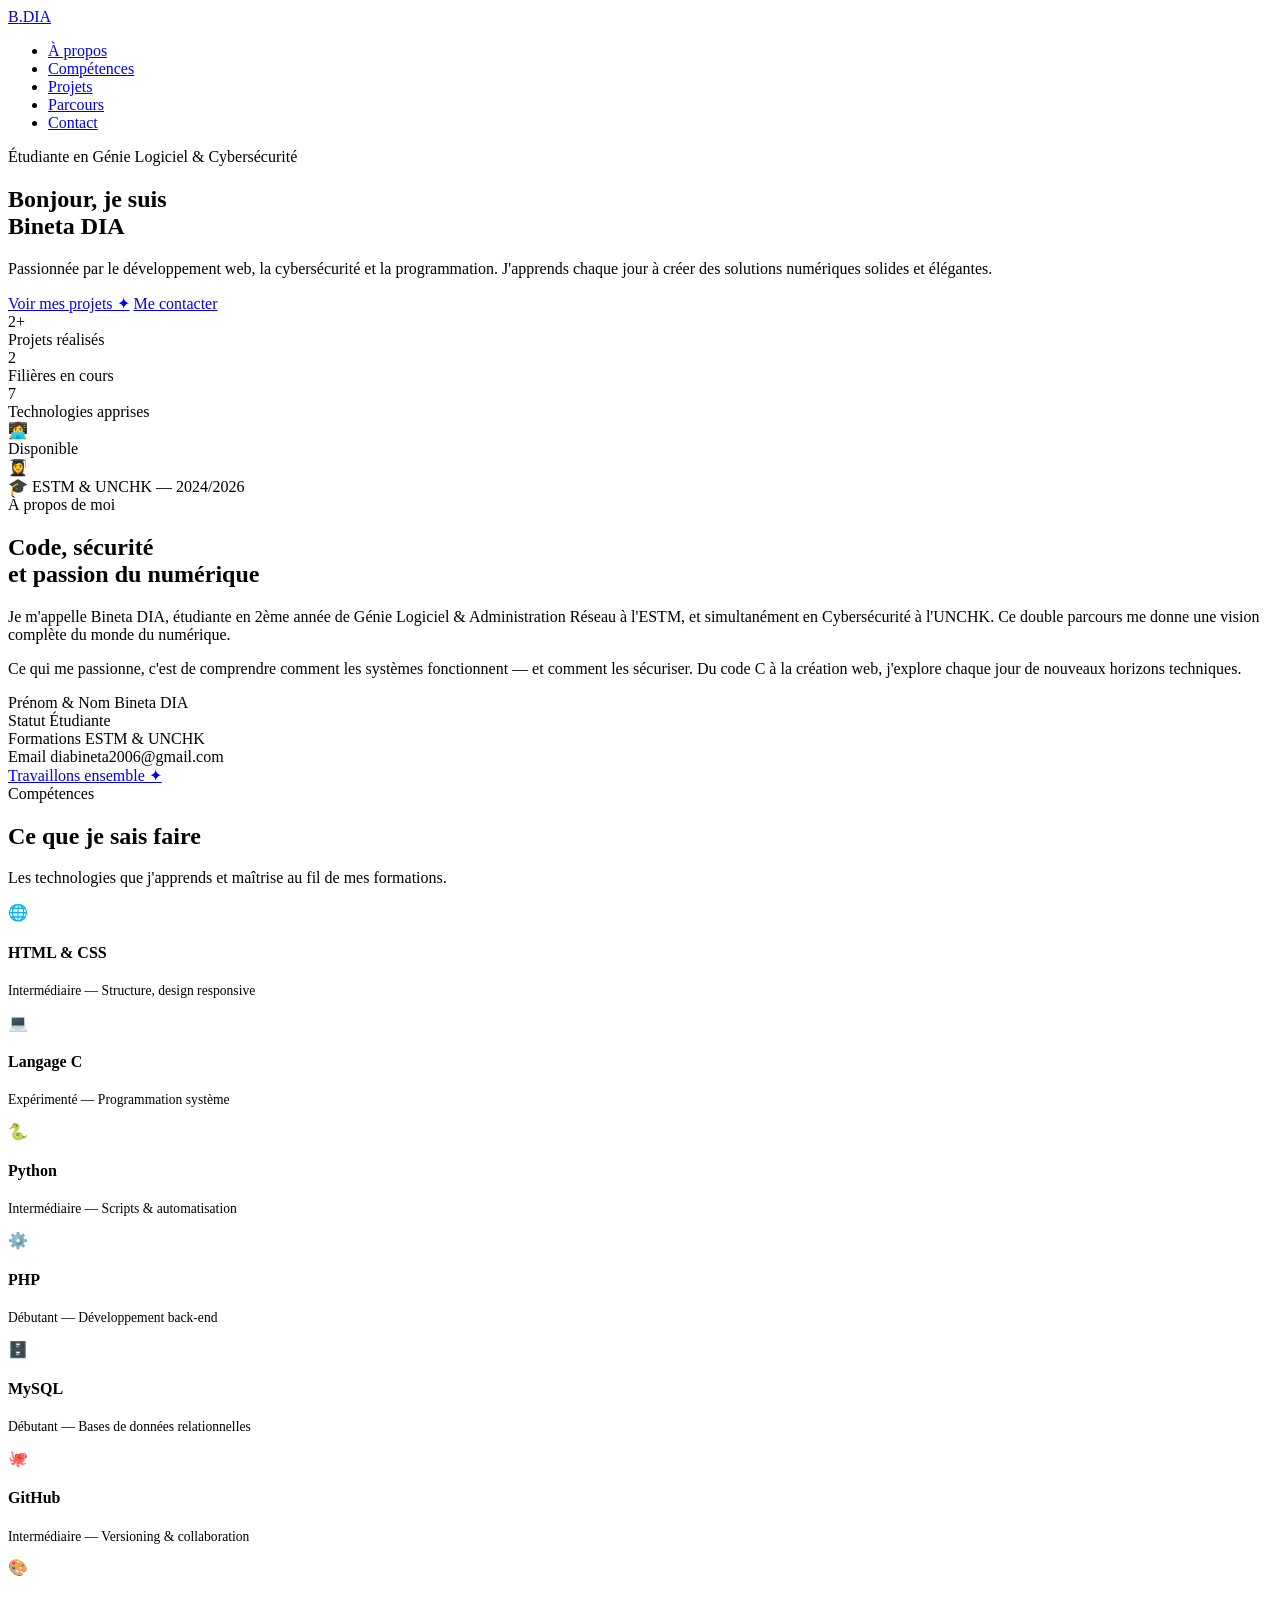
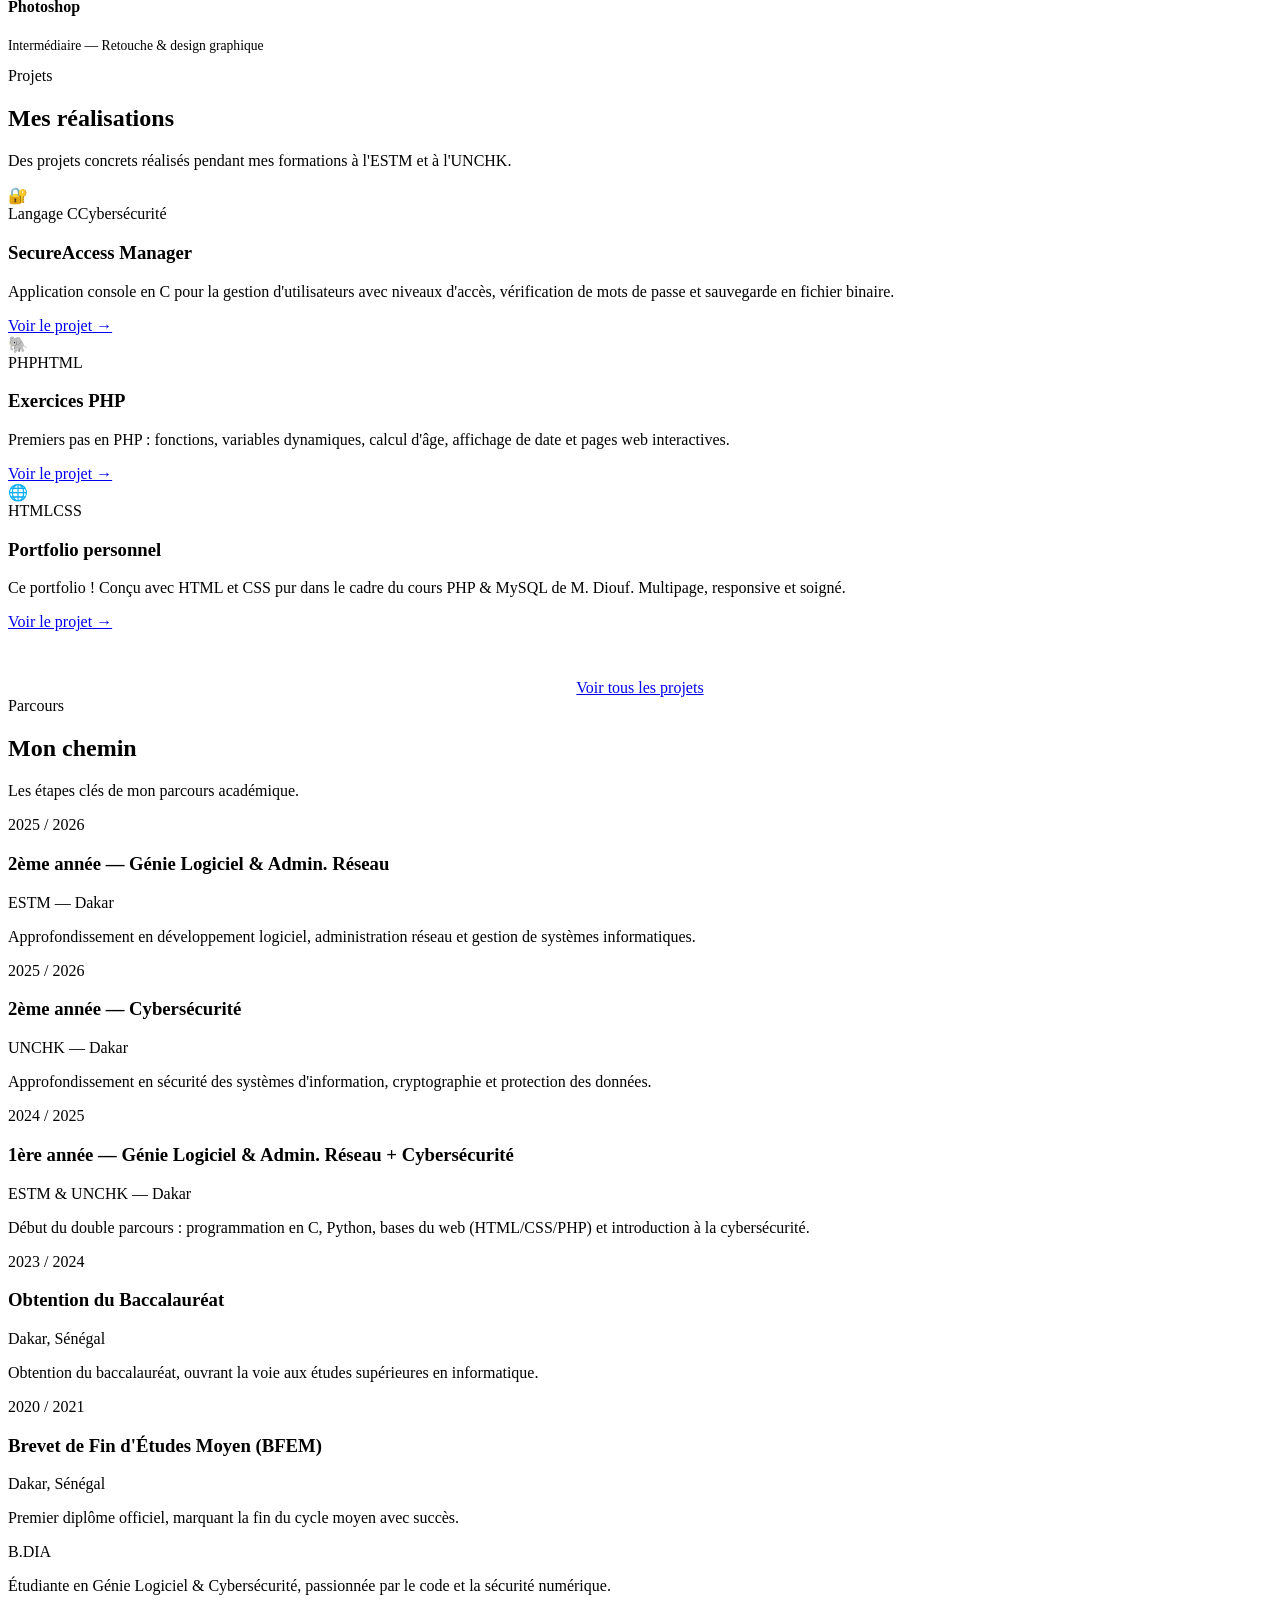
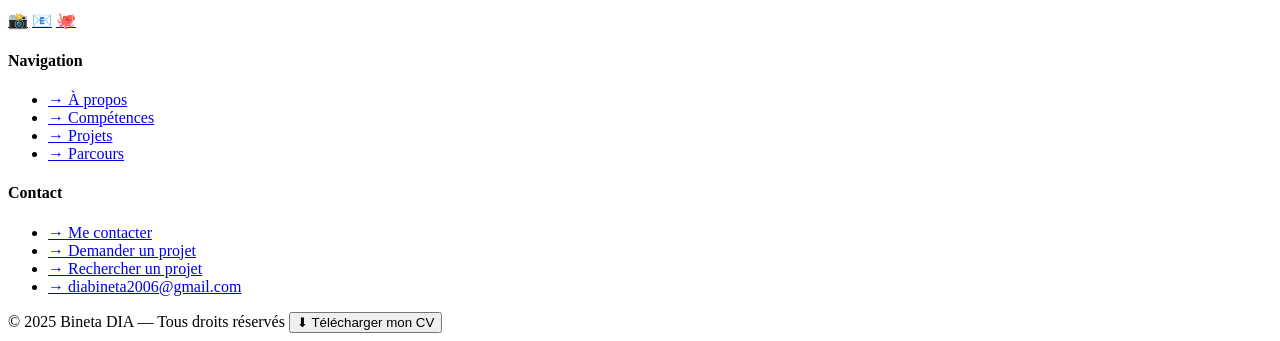
==== index.html @ df6449ce "Add files via upload" ====
<!DOCTYPE html>
<html lang="fr">
<head>
  <meta charset="UTF-8" />
  <meta name="viewport" content="width=device-width, initial-scale=1.0" />
  <title>Bineta DIA — Portfolio Développeuse Web</title>
  <meta name="description" content="Portfolio de Bineta DIA, étudiante en Génie Logiciel, Cybersécurité et Administration Réseau." />
  <link rel="stylesheet" href="css/style.css" />
</head>
<body>

  <!-- NAVBAR -->
  <nav class="navbar" id="navbar">
    <div class="container">
      <div class="nav-inner">
        <a href="index.html" class="nav-logo">B<span>.</span>DIA</a>
        <ul class="nav-links" id="navLinks">
          <li><a href="#about">À propos</a></li>
          <li><a href="#skills">Compétences</a></li>
          <li><a href="pages/projets.html">Projets</a></li>
          <li><a href="#experience">Parcours</a></li>
          <li><a href="pages/contact.html">Contact</a></li>
        </ul>
        <div class="hamburger" id="hamburger" aria-label="Menu" role="button" tabindex="0">
          <span></span><span></span><span></span>
        </div>
      </div>
    </div>
  </nav>

  <!-- HERO -->
  <section class="hero" id="home">
    <div class="hero-bg"></div>
    <div class="hero-blob hero-blob-1"></div>
    <div class="hero-blob hero-blob-2"></div>
    <div class="container">
      <div class="hero-content">
        <div class="hero-text">
          <div class="hero-badge">Étudiante en Génie Logiciel & Cybersécurité</div>
          <h1 class="hero-title">
            Bonjour, je suis<br>
            <span class="highlight">Bineta DIA</span>
          </h1>
          <p class="hero-desc">
            Passionnée par le développement web, la cybersécurité et la programmation. J'apprends chaque jour à créer des solutions numériques solides et élégantes.
          </p>
          <div class="hero-actions">
            <a href="pages/projets.html" class="btn btn-primary">Voir mes projets ✦</a>
            <a href="pages/contact.html" class="btn btn-outline">Me contacter</a>
          </div>
          <div class="hero-stats">
            <div class="stat-item">
              <div class="stat-number">2+</div>
              <div class="stat-label">Projets réalisés</div>
            </div>
            <div class="stat-item">
              <div class="stat-number">2</div>
              <div class="stat-label">Filières en cours</div>
            </div>
            <div class="stat-item">
              <div class="stat-number">7</div>
              <div class="stat-label">Technologies apprises</div>
            </div>
          </div>
        </div>
        <div class="hero-visual">
          <div class="avatar-wrapper">
            <div class="avatar-ring"></div>
            <div class="avatar-circle">👩‍💻</div>
            <div class="avatar-tag">
              <div class="avatar-tag-dot"></div>
              Disponible
            </div>
          </div>
        </div>
      </div>
    </div>
  </section>

  <!-- ABOUT -->
  <section class="section" id="about">
    <div class="container">
      <div class="about-grid">
        <div class="about-img-wrap">
          <div class="about-img-frame">👩‍🎓</div>
          <div class="about-card">🎓 ESTM & UNCHK — 2024/2026</div>
        </div>
        <div class="about-text">
          <span class="section-label">À propos de moi</span>
          <h2>Code, sécurité<br>et passion du numérique</h2>
          <p>
            Je m'appelle Bineta DIA, étudiante en 2ème année de Génie Logiciel & Administration Réseau à l'ESTM, et simultanément en Cybersécurité à l'UNCHK. Ce double parcours me donne une vision complète du monde du numérique.
          </p>
          <p>
            Ce qui me passionne, c'est de comprendre comment les systèmes fonctionnent — et comment les sécuriser. Du code C à la création web, j'explore chaque jour de nouveaux horizons techniques.
          </p>
          <div class="about-details">
            <div class="detail-item">
              <span class="detail-label">Prénom & Nom</span>
              <span class="detail-value">Bineta DIA</span>
            </div>
            <div class="detail-item">
              <span class="detail-label">Statut</span>
              <span class="detail-value">Étudiante</span>
            </div>
            <div class="detail-item">
              <span class="detail-label">Formations</span>
              <span class="detail-value">ESTM & UNCHK</span>
            </div>
            <div class="detail-item">
              <span class="detail-label">Email</span>
              <span class="detail-value">diabineta2006@gmail.com</span>
            </div>
          </div>
          <a href="pages/contact.html" class="btn btn-primary">Travaillons ensemble ✦</a>
        </div>
      </div>
    </div>
  </section>

  <!-- SKILLS -->
  <section class="section skills-section" id="skills">
    <div class="container">
      <div class="section-header">
        <span class="section-label">Compétences</span>
        <h2>Ce que je sais faire</h2>
        <p>Les technologies que j'apprends et maîtrise au fil de mes formations.</p>
      </div>
      <div class="skills-grid">
        <div class="skill-card">
          <div class="skill-icon">🌐</div>
          <h4>HTML & CSS</h4>
          <p style="font-size:0.85rem;color:var(--text-light);">Intermédiaire — Structure, design responsive</p>
          <div class="skill-bar-wrap">
            <div class="skill-bar" style="width: 65%"></div>
          </div>
        </div>
        <div class="skill-card">
          <div class="skill-icon">💻</div>
          <h4>Langage C</h4>
          <p style="font-size:0.85rem;color:var(--text-light);">Expérimenté — Programmation système</p>
          <div class="skill-bar-wrap">
            <div class="skill-bar" style="width: 80%"></div>
          </div>
        </div>
        <div class="skill-card">
          <div class="skill-icon">🐍</div>
          <h4>Python</h4>
          <p style="font-size:0.85rem;color:var(--text-light);">Intermédiaire — Scripts & automatisation</p>
          <div class="skill-bar-wrap">
            <div class="skill-bar" style="width: 60%"></div>
          </div>
        </div>
        <div class="skill-card">
          <div class="skill-icon">⚙️</div>
          <h4>PHP</h4>
          <p style="font-size:0.85rem;color:var(--text-light);">Débutant — Développement back-end</p>
          <div class="skill-bar-wrap">
            <div class="skill-bar" style="width: 30%"></div>
          </div>
        </div>
        <div class="skill-card">
          <div class="skill-icon">🗄️</div>
          <h4>MySQL</h4>
          <p style="font-size:0.85rem;color:var(--text-light);">Débutant — Bases de données relationnelles</p>
          <div class="skill-bar-wrap">
            <div class="skill-bar" style="width: 30%"></div>
          </div>
        </div>
        <div class="skill-card">
          <div class="skill-icon">🐙</div>
          <h4>GitHub</h4>
          <p style="font-size:0.85rem;color:var(--text-light);">Intermédiaire — Versioning & collaboration</p>
          <div class="skill-bar-wrap">
            <div class="skill-bar" style="width: 60%"></div>
          </div>
        </div>
        <div class="skill-card">
          <div class="skill-icon">🎨</div>
          <h4>Photoshop</h4>
          <p style="font-size:0.85rem;color:var(--text-light);">Intermédiaire — Retouche & design graphique</p>
          <div class="skill-bar-wrap">
            <div class="skill-bar" style="width: 60%"></div>
          </div>
        </div>
      </div>
    </div>
  </section>

  <!-- PROJECTS PREVIEW -->
  <section class="section" id="projects">
    <div class="container">
      <div class="section-header">
        <span class="section-label">Projets</span>
        <h2>Mes réalisations</h2>
        <p>Des projets concrets réalisés pendant mes formations à l'ESTM et à l'UNCHK.</p>
      </div>
      <div class="projects-grid">
        <div class="project-card">
          <div class="project-thumb project-thumb-1">🔐</div>
          <div class="project-info">
            <div class="project-tags">
              <span class="tag">Langage C</span><span class="tag">Cybersécurité</span>
            </div>
            <h3>SecureAccess Manager</h3>
            <p>Application console en C pour la gestion d'utilisateurs avec niveaux d'accès, vérification de mots de passe et sauvegarde en fichier binaire.</p>
            <div class="project-links">
              <a href="pages/projets.html" class="project-link">Voir le projet →</a>
            </div>
          </div>
        </div>
        <div class="project-card">
          <div class="project-thumb project-thumb-2">🐘</div>
          <div class="project-info">
            <div class="project-tags">
              <span class="tag">PHP</span><span class="tag">HTML</span>
            </div>
            <h3>Exercices PHP</h3>
            <p>Premiers pas en PHP : fonctions, variables dynamiques, calcul d'âge, affichage de date et pages web interactives.</p>
            <div class="project-links">
              <a href="pages/projets.html" class="project-link">Voir le projet →</a>
            </div>
          </div>
        </div>
        <div class="project-card">
          <div class="project-thumb project-thumb-3">🌐</div>
          <div class="project-info">
            <div class="project-tags">
              <span class="tag">HTML</span><span class="tag">CSS</span>
            </div>
            <h3>Portfolio personnel</h3>
            <p>Ce portfolio ! Conçu avec HTML et CSS pur dans le cadre du cours PHP & MySQL de M. Diouf. Multipage, responsive et soigné.</p>
            <div class="project-links">
              <a href="pages/projets.html" class="project-link">Voir le projet →</a>
            </div>
          </div>
        </div>
      </div>
      <div style="text-align:center;margin-top:3rem;">
        <a href="pages/projets.html" class="btn btn-outline">Voir tous les projets</a>
      </div>
    </div>
  </section>

  <!-- PARCOURS -->
  <section class="section experience-section" id="experience">
    <div class="container">
      <div class="section-header">
        <span class="section-label">Parcours</span>
        <h2>Mon chemin</h2>
        <p>Les étapes clés de mon parcours académique.</p>
      </div>
      <div class="timeline">
        <div class="timeline-item">
          <div class="timeline-dot"></div>
          <div class="timeline-date">2025 / 2026</div>
          <div class="timeline-card">
            <h3>2ème année — Génie Logiciel & Admin. Réseau</h3>
            <div class="timeline-company">ESTM — Dakar</div>
            <p>Approfondissement en développement logiciel, administration réseau et gestion de systèmes informatiques.</p>
          </div>
        </div>
        <div class="timeline-item">
          <div class="timeline-dot"></div>
          <div class="timeline-date">2025 / 2026</div>
          <div class="timeline-card">
            <h3>2ème année — Cybersécurité</h3>
            <div class="timeline-company">UNCHK — Dakar</div>
            <p>Approfondissement en sécurité des systèmes d'information, cryptographie et protection des données.</p>
          </div>
        </div>
        <div class="timeline-item">
          <div class="timeline-dot"></div>
          <div class="timeline-date">2024 / 2025</div>
          <div class="timeline-card">
            <h3>1ère année — Génie Logiciel & Admin. Réseau + Cybersécurité</h3>
            <div class="timeline-company">ESTM & UNCHK — Dakar</div>
            <p>Début du double parcours : programmation en C, Python, bases du web (HTML/CSS/PHP) et introduction à la cybersécurité.</p>
          </div>
        </div>
        <div class="timeline-item">
          <div class="timeline-dot"></div>
          <div class="timeline-date">2023 / 2024</div>
          <div class="timeline-card">
            <h3>Obtention du Baccalauréat</h3>
            <div class="timeline-company">Dakar, Sénégal</div>
            <p>Obtention du baccalauréat, ouvrant la voie aux études supérieures en informatique.</p>
          </div>
        </div>
        <div class="timeline-item">
          <div class="timeline-dot"></div>
          <div class="timeline-date">2020 / 2021</div>
          <div class="timeline-card">
            <h3>Brevet de Fin d'Études Moyen (BFEM)</h3>
            <div class="timeline-company">Dakar, Sénégal</div>
            <p>Premier diplôme officiel, marquant la fin du cycle moyen avec succès.</p>
          </div>
        </div>
      </div>
    </div>
  </section>

  <!-- FOOTER -->
  <footer class="footer">
    <div class="container">
      <div class="footer-grid">
        <div class="footer-brand">
          <span class="nav-logo">B<span>.</span>DIA</span>
          <p>Étudiante en Génie Logiciel & Cybersécurité, passionnée par le code et la sécurité numérique.</p>
          <div class="social-links">
            <a href="https://www.instagram.com/Bineta_dia" target="_blank" class="social-link" aria-label="Instagram">📸</a>
            <a href="mailto:diabineta2006@gmail.com" class="social-link" aria-label="Email">📧</a>
            <a href="#" class="social-link" aria-label="GitHub">🐙</a>
          </div>
        </div>
        <div class="footer-col">
          <h4>Navigation</h4>
          <ul>
            <li><a href="#about">→ À propos</a></li>
            <li><a href="#skills">→ Compétences</a></li>
            <li><a href="pages/projets.html">→ Projets</a></li>
            <li><a href="#experience">→ Parcours</a></li>
          </ul>
        </div>
        <div class="footer-col">
          <h4>Contact</h4>
          <ul>
            <li><a href="pages/contact.html">→ Me contacter</a></li>
            <li><a href="pages/contact.html#project-form">→ Demander un projet</a></li>
            <li><a href="pages/projets.html">→ Rechercher un projet</a></li>
            <li><a href="mailto:diabineta2006@gmail.com">→ diabineta2006@gmail.com</a></li>
          </ul>
        </div>
      </div>
      <div class="footer-bottom">
        <span>© 2025 Bineta DIA — Tous droits réservés</span>
        <button class="footer-cv-btn">⬇ Télécharger mon CV</button>
      </div>
    </div>
  </footer>

  <script>
    const navbar = document.getElementById('navbar');
    window.addEventListener('scroll', () => {
      navbar.classList.toggle('scrolled', window.scrollY > 50);
    });
    const hamburger = document.getElementById('hamburger');
    const navLinks = document.getElementById('navLinks');
    hamburger.addEventListener('click', () => navLinks.classList.toggle('open'));
    hamburger.addEventListener('keydown', (e) => {
      if (e.key === 'Enter') navLinks.classList.toggle('open');
    });
    navLinks.querySelectorAll('a').forEach(link => {
      link.addEventListener('click', () => navLinks.classList.remove('open'));
    });
  </script>
</body>
</html>
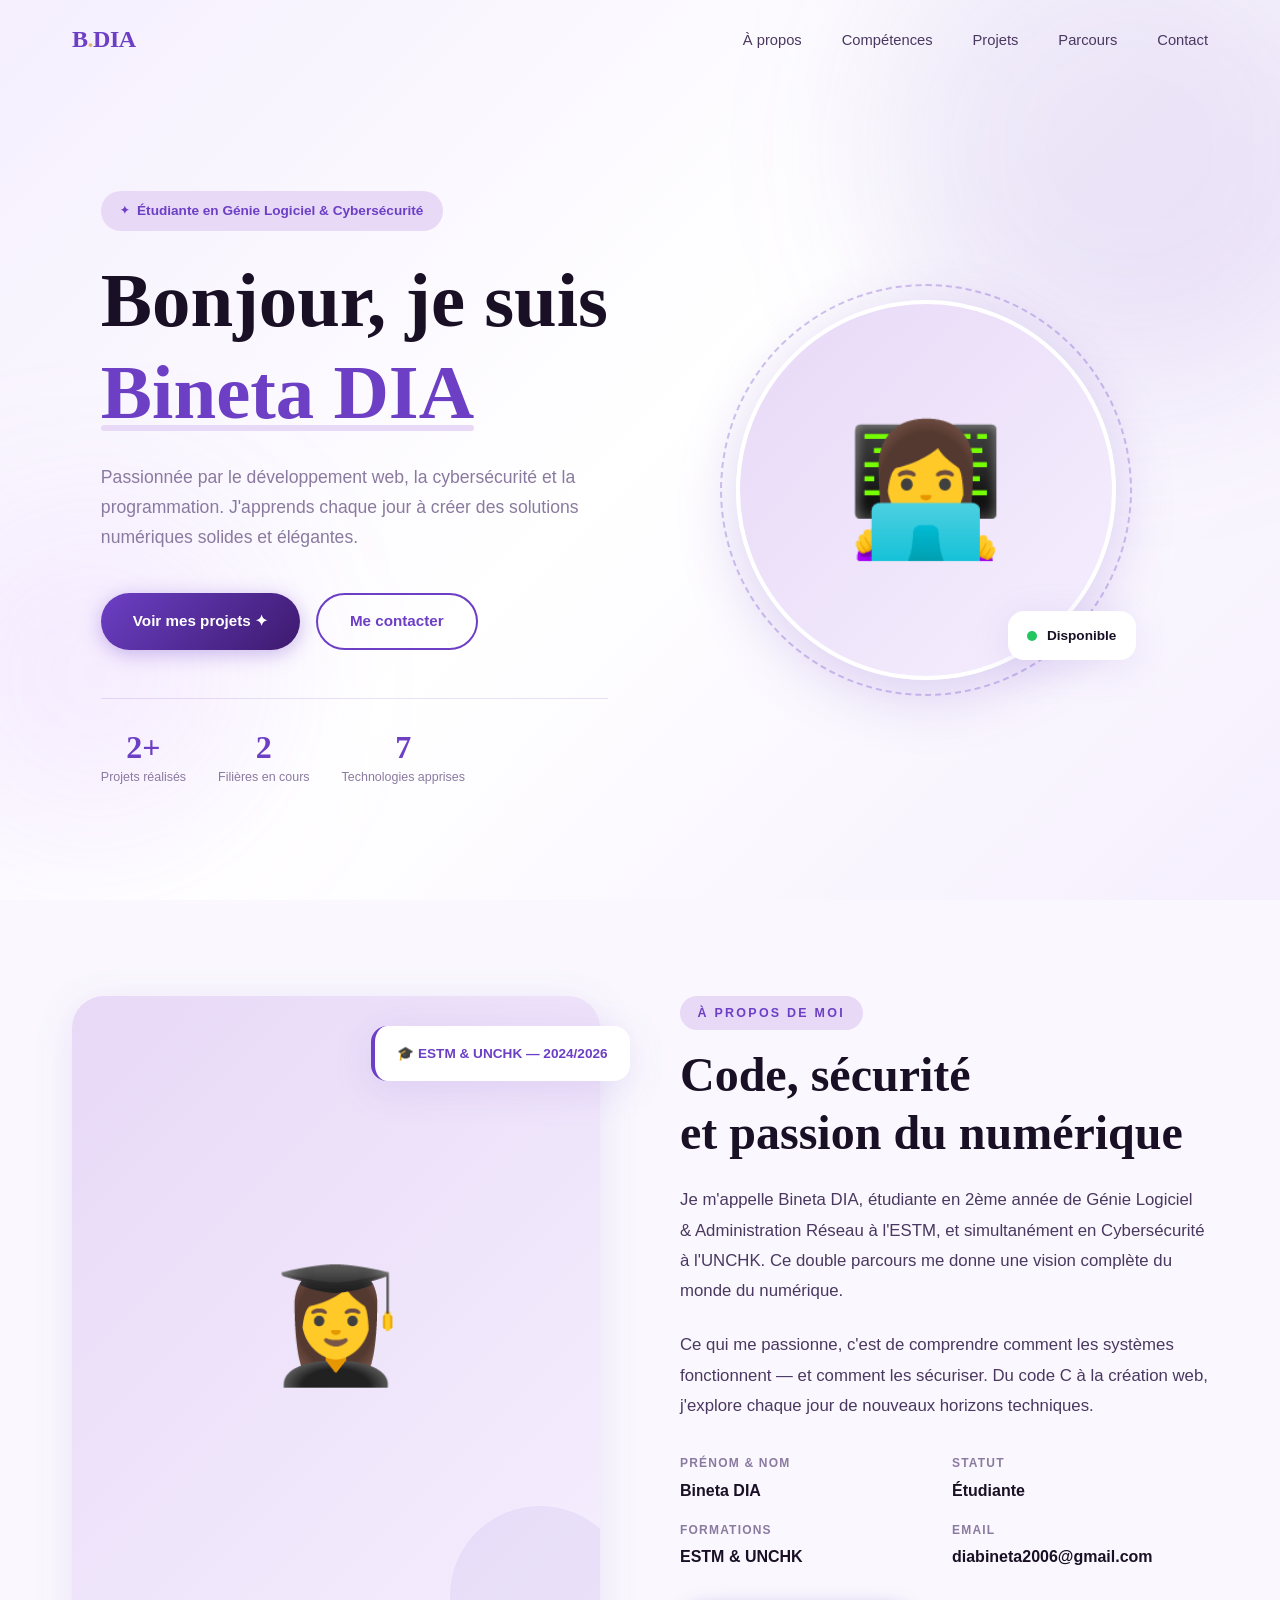
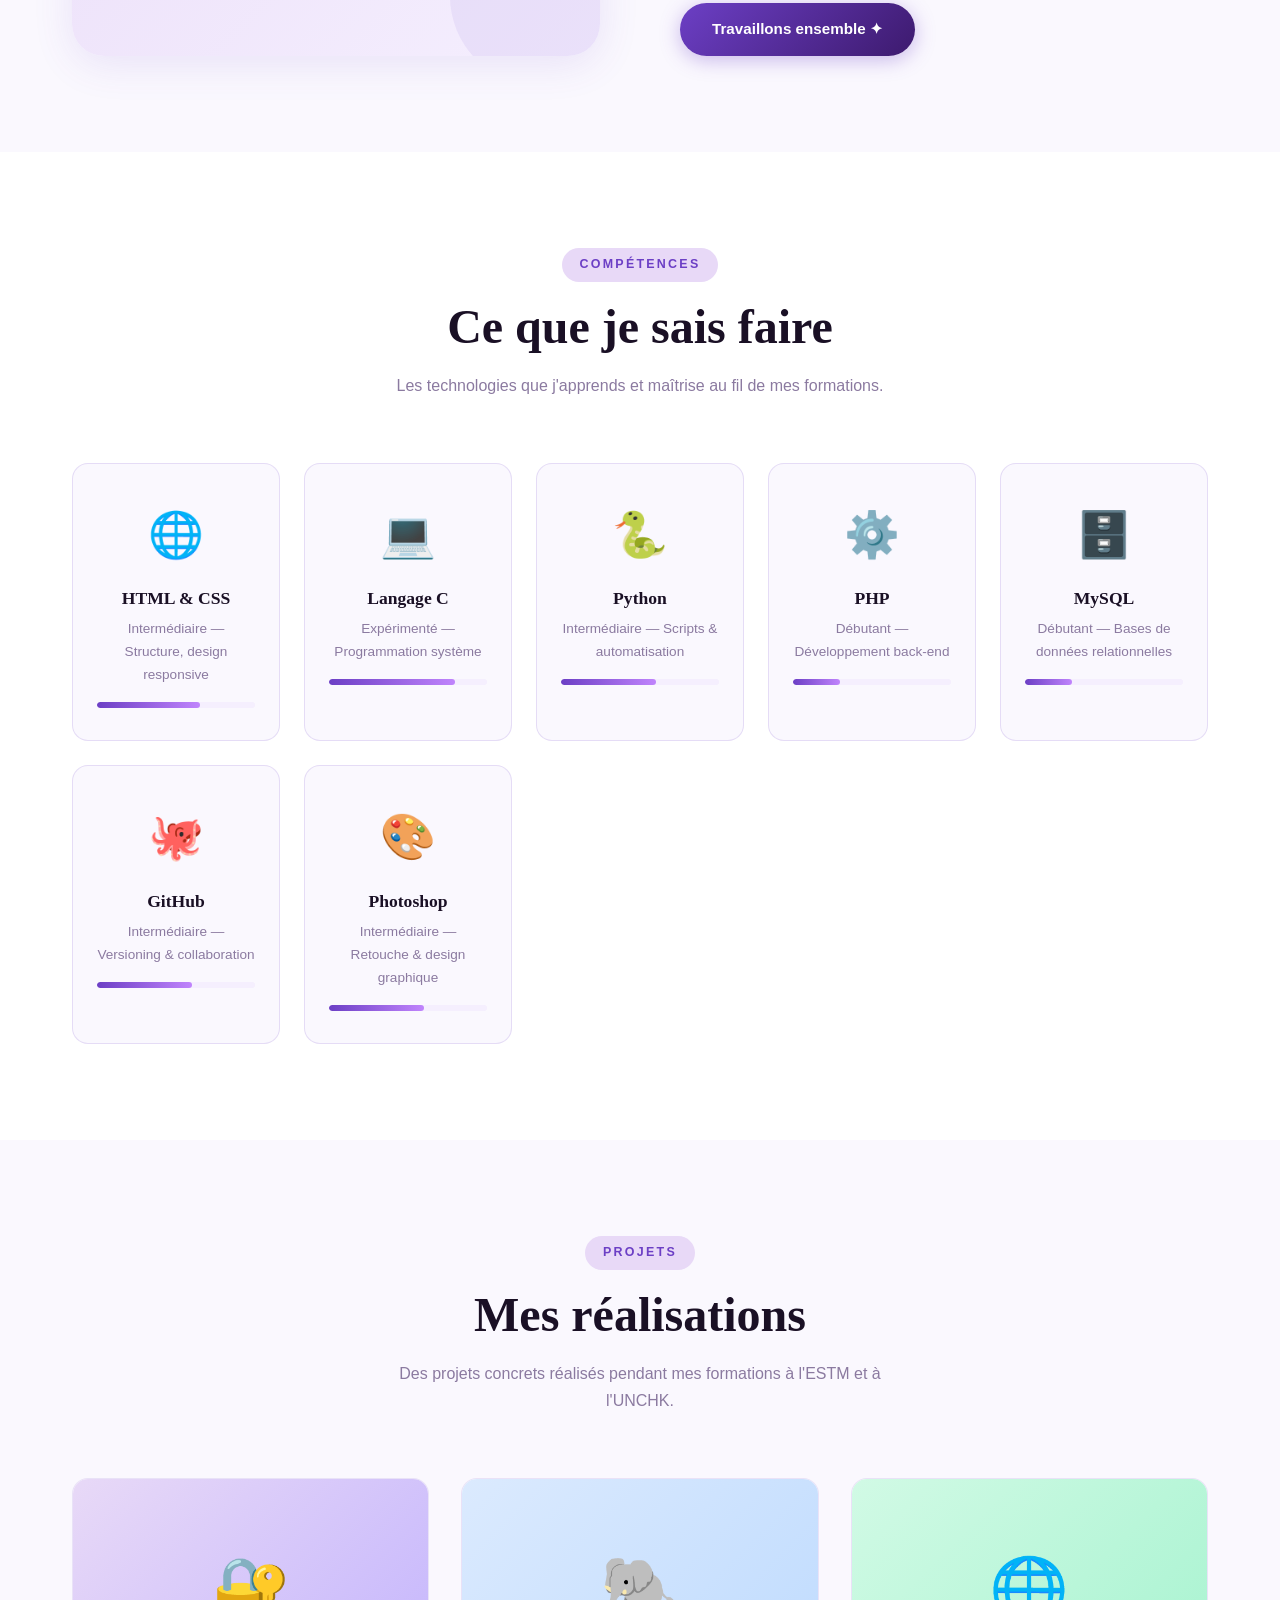
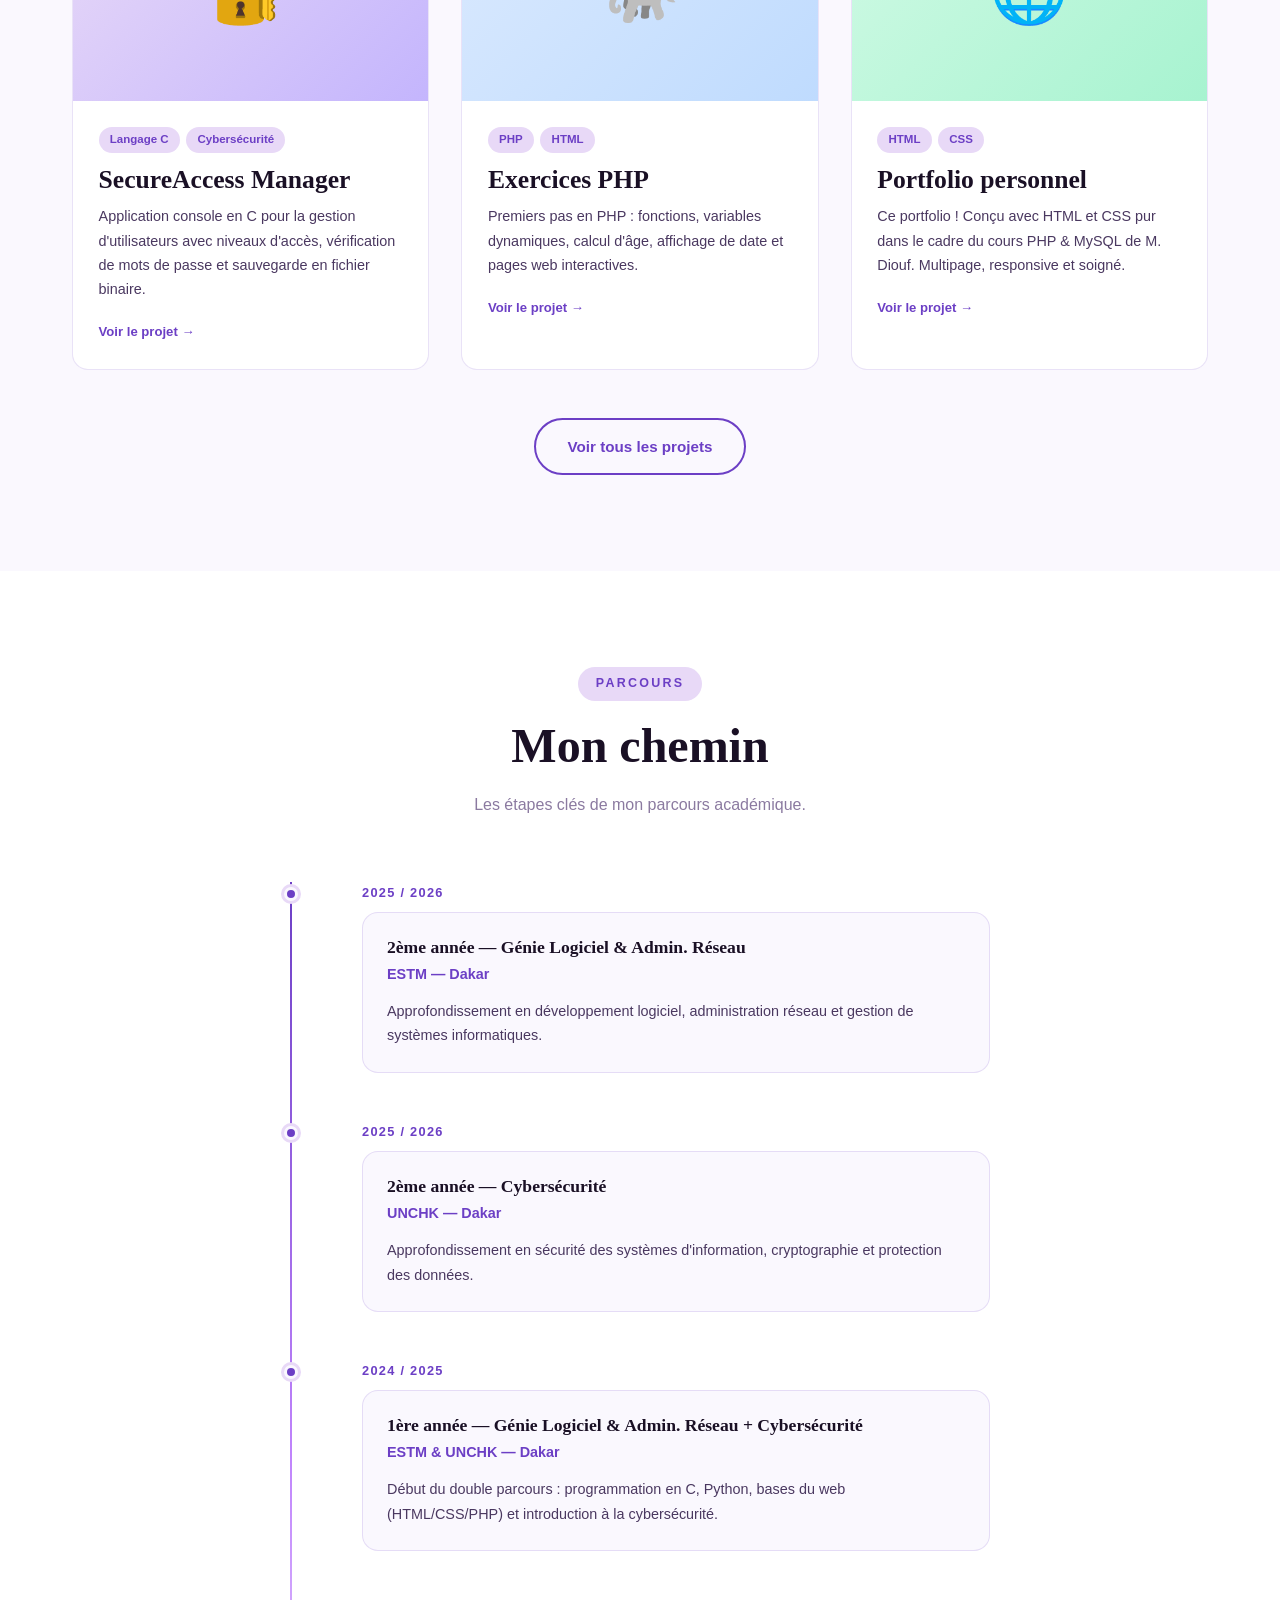
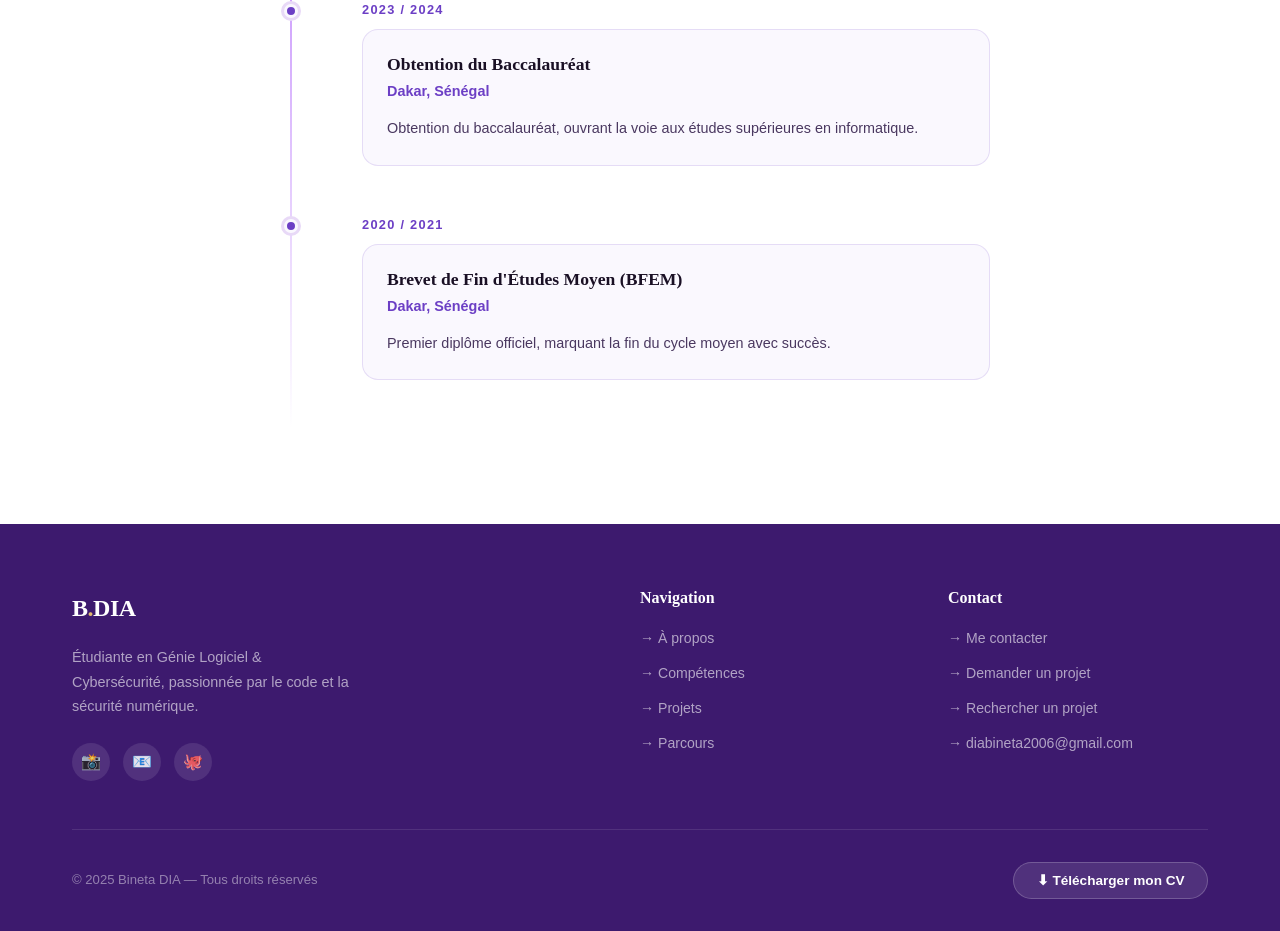
==== commit 13f24fb5: "Add files via upload" ====
--- a/index.html
+++ b/index.html
@@ -5,7 +5,7 @@
   <meta name="viewport" content="width=device-width, initial-scale=1.0" />
   <title>Bineta DIA — Portfolio Développeuse Web</title>
   <meta name="description" content="Portfolio de Bineta DIA, étudiante en Génie Logiciel, Cybersécurité et Administration Réseau." />
-  <link rel="stylesheet" href="css/style.css" />
+  <link rel="stylesheet" href="style.css" />
 </head>
 <body>
 
@@ -17,9 +17,9 @@
         <ul class="nav-links" id="navLinks">
           <li><a href="#about">À propos</a></li>
           <li><a href="#skills">Compétences</a></li>
-          <li><a href="pages/projets.html">Projets</a></li>
+          <li><a href="projets.html">Projets</a></li>
           <li><a href="#experience">Parcours</a></li>
-          <li><a href="pages/contact.html">Contact</a></li>
+          <li><a href="contact.html">Contact</a></li>
         </ul>
         <div class="hamburger" id="hamburger" aria-label="Menu" role="button" tabindex="0">
           <span></span><span></span><span></span>
@@ -45,8 +45,8 @@
             Passionnée par le développement web, la cybersécurité et la programmation. J'apprends chaque jour à créer des solutions numériques solides et élégantes.
           </p>
           <div class="hero-actions">
-            <a href="pages/projets.html" class="btn btn-primary">Voir mes projets ✦</a>
-            <a href="pages/contact.html" class="btn btn-outline">Me contacter</a>
+            <a href="projets.html" class="btn btn-primary">Voir mes projets ✦</a>
+            <a href="contact.html" class="btn btn-outline">Me contacter</a>
           </div>
           <div class="hero-stats">
             <div class="stat-item">
@@ -112,7 +112,7 @@
               <span class="detail-value">diabineta2006@gmail.com</span>
             </div>
           </div>
-          <a href="pages/contact.html" class="btn btn-primary">Travaillons ensemble ✦</a>
+          <a href="contact.html" class="btn btn-primary">Travaillons ensemble ✦</a>
         </div>
       </div>
     </div>
@@ -205,7 +205,7 @@
             <h3>SecureAccess Manager</h3>
             <p>Application console en C pour la gestion d'utilisateurs avec niveaux d'accès, vérification de mots de passe et sauvegarde en fichier binaire.</p>
             <div class="project-links">
-              <a href="pages/projets.html" class="project-link">Voir le projet →</a>
+              <a href="projets.html" class="project-link">Voir le projet →</a>
             </div>
           </div>
         </div>
@@ -218,7 +218,7 @@
             <h3>Exercices PHP</h3>
             <p>Premiers pas en PHP : fonctions, variables dynamiques, calcul d'âge, affichage de date et pages web interactives.</p>
             <div class="project-links">
-              <a href="pages/projets.html" class="project-link">Voir le projet →</a>
+              <a href="projets.html" class="project-link">Voir le projet →</a>
             </div>
           </div>
         </div>
@@ -231,13 +231,13 @@
             <h3>Portfolio personnel</h3>
             <p>Ce portfolio ! Conçu avec HTML et CSS pur dans le cadre du cours PHP & MySQL de M. Diouf. Multipage, responsive et soigné.</p>
             <div class="project-links">
-              <a href="pages/projets.html" class="project-link">Voir le projet →</a>
+              <a href="projets.html" class="project-link">Voir le projet →</a>
             </div>
           </div>
         </div>
       </div>
       <div style="text-align:center;margin-top:3rem;">
-        <a href="pages/projets.html" class="btn btn-outline">Voir tous les projets</a>
+        <a href="projets.html" class="btn btn-outline">Voir tous les projets</a>
       </div>
     </div>
   </section>
@@ -318,16 +318,16 @@
           <ul>
             <li><a href="#about">→ À propos</a></li>
             <li><a href="#skills">→ Compétences</a></li>
-            <li><a href="pages/projets.html">→ Projets</a></li>
+            <li><a href="projets.html">→ Projets</a></li>
             <li><a href="#experience">→ Parcours</a></li>
           </ul>
         </div>
         <div class="footer-col">
           <h4>Contact</h4>
           <ul>
-            <li><a href="pages/contact.html">→ Me contacter</a></li>
+            <li><a href="contact.html">→ Me contacter</a></li>
             <li><a href="pages/contact.html#project-form">→ Demander un projet</a></li>
-            <li><a href="pages/projets.html">→ Rechercher un projet</a></li>
+            <li><a href="projets.html">→ Rechercher un projet</a></li>
             <li><a href="mailto:diabineta2006@gmail.com">→ diabineta2006@gmail.com</a></li>
           </ul>
         </div>
--- a/style.css
+++ b/style.css
@@ -0,0 +1,874 @@
+/* ===========================
+   VARIABLES & RESET
+=========================== */
+@import url('https://fonts.googleapis.com/css2?family=Playfair+Display:wght@400;700;900&family=DM+Sans:wght@300;400;500;600&display=swap');
+
+:root {
+  --violet-deep: #3d1a6e;
+  --violet-main: #6c3fc5;
+  --violet-light: #9b6dda;
+  --violet-pale: #e8d9f7;
+  --violet-mist: #f5effe;
+  --accent: #c084fc;
+  --accent-gold: #e2b96f;
+  --white: #ffffff;
+  --text-dark: #1a1025;
+  --text-mid: #4a3860;
+  --text-light: #8b7aa0;
+  --bg: #faf8fe;
+  --border: rgba(108, 63, 197, 0.15);
+  --shadow: 0 8px 40px rgba(108, 63, 197, 0.12);
+  --shadow-hover: 0 16px 60px rgba(108, 63, 197, 0.22);
+  --radius: 16px;
+  --radius-sm: 8px;
+  --transition: all 0.3s cubic-bezier(0.4, 0, 0.2, 1);
+}
+
+*, *::before, *::after { box-sizing: border-box; margin: 0; padding: 0; }
+
+html { scroll-behavior: smooth; }
+
+body {
+  font-family: 'DM Sans', sans-serif;
+  background-color: var(--bg);
+  color: var(--text-dark);
+  line-height: 1.7;
+  overflow-x: hidden;
+}
+
+img { max-width: 100%; height: auto; display: block; }
+a { text-decoration: none; color: inherit; }
+ul { list-style: none; }
+
+/* ===========================
+   TYPOGRAPHY
+=========================== */
+h1, h2, h3, h4 {
+  font-family: 'Playfair Display', serif;
+  line-height: 1.2;
+  color: var(--text-dark);
+}
+
+h1 { font-size: clamp(2.5rem, 6vw, 5rem); font-weight: 900; }
+h2 { font-size: clamp(1.8rem, 4vw, 3rem); font-weight: 700; }
+h3 { font-size: clamp(1.2rem, 2.5vw, 1.6rem); font-weight: 700; }
+h4 { font-size: 1.1rem; font-weight: 600; }
+
+p { font-size: 1rem; color: var(--text-mid); }
+
+/* ===========================
+   LAYOUT UTILITIES
+=========================== */
+.container {
+  max-width: 1200px;
+  margin: 0 auto;
+  padding: 0 2rem;
+}
+
+.section {
+  padding: 6rem 0;
+}
+
+.section-header {
+  text-align: center;
+  margin-bottom: 4rem;
+}
+
+.section-label {
+  display: inline-block;
+  font-size: 0.78rem;
+  font-weight: 600;
+  letter-spacing: 0.18em;
+  text-transform: uppercase;
+  color: var(--violet-main);
+  background: var(--violet-pale);
+  padding: 0.4rem 1.1rem;
+  border-radius: 50px;
+  margin-bottom: 1rem;
+}
+
+.section-header h2 { margin-bottom: 1rem; }
+.section-header p { max-width: 520px; margin: 0 auto; color: var(--text-light); }
+
+/* ===========================
+   BUTTONS
+=========================== */
+.btn {
+  display: inline-flex;
+  align-items: center;
+  gap: 0.5rem;
+  padding: 0.85rem 2rem;
+  border-radius: 50px;
+  font-family: 'DM Sans', sans-serif;
+  font-size: 0.95rem;
+  font-weight: 600;
+  cursor: pointer;
+  border: none;
+  transition: var(--transition);
+  text-decoration: none;
+}
+
+.btn-primary {
+  background: linear-gradient(135deg, var(--violet-main), var(--violet-deep));
+  color: var(--white);
+  box-shadow: 0 4px 20px rgba(108, 63, 197, 0.35);
+}
+
+.btn-primary:hover {
+  transform: translateY(-2px);
+  box-shadow: 0 8px 30px rgba(108, 63, 197, 0.45);
+}
+
+.btn-outline {
+  background: transparent;
+  color: var(--violet-main);
+  border: 2px solid var(--violet-main);
+}
+
+.btn-outline:hover {
+  background: var(--violet-main);
+  color: var(--white);
+  transform: translateY(-2px);
+}
+
+/* ===========================
+   NAVBAR
+=========================== */
+.navbar {
+  position: fixed;
+  top: 0;
+  left: 0;
+  right: 0;
+  z-index: 1000;
+  padding: 1.2rem 0;
+  transition: var(--transition);
+  background: transparent;
+}
+
+.navbar.scrolled {
+  background: rgba(255,255,255,0.95);
+  backdrop-filter: blur(20px);
+  box-shadow: 0 2px 20px rgba(108, 63, 197, 0.1);
+  padding: 0.9rem 0;
+}
+
+.nav-inner {
+  display: flex;
+  align-items: center;
+  justify-content: space-between;
+}
+
+.nav-logo {
+  font-family: 'Playfair Display', serif;
+  font-size: 1.5rem;
+  font-weight: 900;
+  color: var(--violet-main);
+  letter-spacing: -0.02em;
+}
+
+.nav-logo span { color: var(--accent-gold); }
+
+.nav-links {
+  display: flex;
+  align-items: center;
+  gap: 2.5rem;
+}
+
+.nav-links a {
+  font-size: 0.92rem;
+  font-weight: 500;
+  color: var(--text-mid);
+  transition: var(--transition);
+  position: relative;
+}
+
+.nav-links a::after {
+  content: '';
+  position: absolute;
+  bottom: -4px;
+  left: 0;
+  width: 0;
+  height: 2px;
+  background: var(--violet-main);
+  transition: var(--transition);
+}
+
+.nav-links a:hover { color: var(--violet-main); }
+.nav-links a:hover::after { width: 100%; }
+
+.nav-cta { margin-left: 1rem; }
+
+.hamburger {
+  display: none;
+  flex-direction: column;
+  gap: 5px;
+  cursor: pointer;
+  padding: 4px;
+}
+
+.hamburger span {
+  display: block;
+  width: 24px;
+  height: 2px;
+  background: var(--violet-main);
+  transition: var(--transition);
+}
+
+/* ===========================
+   HERO
+=========================== */
+.hero {
+  min-height: 100vh;
+  display: flex;
+  align-items: center;
+  position: relative;
+  overflow: hidden;
+  padding-top: 80px;
+}
+
+.hero-bg {
+  position: absolute;
+  inset: 0;
+  background: linear-gradient(135deg, var(--violet-mist) 0%, var(--white) 50%, rgba(192, 132, 252, 0.08) 100%);
+  z-index: -2;
+}
+
+.hero-blob {
+  position: absolute;
+  border-radius: 50%;
+  filter: blur(80px);
+  z-index: -1;
+  animation: float 8s ease-in-out infinite;
+}
+
+.hero-blob-1 {
+  width: 500px; height: 500px;
+  background: rgba(108, 63, 197, 0.12);
+  top: -100px; right: -100px;
+}
+
+.hero-blob-2 {
+  width: 350px; height: 350px;
+  background: rgba(192, 132, 252, 0.1);
+  bottom: 50px; left: -80px;
+  animation-delay: -4s;
+}
+
+@keyframes float {
+  0%, 100% { transform: translateY(0) scale(1); }
+  50% { transform: translateY(-30px) scale(1.05); }
+}
+
+.hero-content {
+  display: grid;
+  grid-template-columns: 1fr 1fr;
+  align-items: center;
+  gap: 4rem;
+  padding: 4rem 0;
+}
+
+.hero-text { animation: fadeUp 0.8s ease both; }
+
+@keyframes fadeUp {
+  from { opacity: 0; transform: translateY(30px); }
+  to { opacity: 1; transform: translateY(0); }
+}
+
+.hero-badge {
+  display: inline-flex;
+  align-items: center;
+  gap: 0.5rem;
+  background: var(--violet-pale);
+  color: var(--violet-main);
+  padding: 0.5rem 1.2rem;
+  border-radius: 50px;
+  font-size: 0.85rem;
+  font-weight: 600;
+  margin-bottom: 1.5rem;
+  animation: fadeUp 0.8s ease 0.1s both;
+}
+
+.hero-badge::before { content: '✦'; font-size: 0.7rem; }
+
+.hero-title {
+  margin-bottom: 1.5rem;
+  animation: fadeUp 0.8s ease 0.2s both;
+}
+
+.hero-title .highlight {
+  color: var(--violet-main);
+  position: relative;
+}
+
+.hero-title .highlight::after {
+  content: '';
+  position: absolute;
+  bottom: 4px;
+  left: 0;
+  right: 0;
+  height: 6px;
+  background: var(--violet-pale);
+  z-index: -1;
+  border-radius: 4px;
+}
+
+.hero-desc {
+  font-size: 1.1rem;
+  color: var(--text-light);
+  margin-bottom: 2.5rem;
+  max-width: 480px;
+  animation: fadeUp 0.8s ease 0.3s both;
+}
+
+.hero-actions {
+  display: flex;
+  gap: 1rem;
+  flex-wrap: wrap;
+  animation: fadeUp 0.8s ease 0.4s both;
+}
+
+.hero-stats {
+  display: flex;
+  gap: 2rem;
+  margin-top: 3rem;
+  padding-top: 2rem;
+  border-top: 1px solid var(--border);
+  animation: fadeUp 0.8s ease 0.5s both;
+}
+
+.stat-item { text-align: center; }
+.stat-number {
+  font-family: 'Playfair Display', serif;
+  font-size: 2rem;
+  font-weight: 900;
+  color: var(--violet-main);
+  line-height: 1;
+}
+.stat-label { font-size: 0.78rem; color: var(--text-light); margin-top: 0.3rem; }
+
+.hero-visual {
+  display: flex;
+  justify-content: center;
+  align-items: center;
+  animation: fadeUp 0.8s ease 0.3s both;
+}
+
+.avatar-wrapper {
+  position: relative;
+  width: 380px;
+  height: 380px;
+}
+
+.avatar-ring {
+  position: absolute;
+  inset: -16px;
+  border-radius: 50%;
+  border: 2px dashed rgba(108, 63, 197, 0.3);
+  animation: spin 20s linear infinite;
+}
+
+@keyframes spin { to { transform: rotate(360deg); } }
+
+.avatar-circle {
+  width: 100%;
+  height: 100%;
+  border-radius: 50%;
+  background: linear-gradient(135deg, var(--violet-pale), var(--violet-mist));
+  border: 4px solid var(--white);
+  box-shadow: var(--shadow-hover);
+  display: flex;
+  align-items: center;
+  justify-content: center;
+  overflow: hidden;
+  font-size: 8rem;
+}
+
+.avatar-tag {
+  position: absolute;
+  bottom: 20px;
+  right: -20px;
+  background: var(--white);
+  border-radius: var(--radius);
+  padding: 0.8rem 1.2rem;
+  box-shadow: var(--shadow);
+  display: flex;
+  align-items: center;
+  gap: 0.6rem;
+  font-size: 0.85rem;
+  font-weight: 600;
+  color: var(--text-dark);
+}
+
+.avatar-tag-dot {
+  width: 10px; height: 10px;
+  border-radius: 50%;
+  background: #22c55e;
+  animation: pulse 2s ease infinite;
+}
+
+@keyframes pulse {
+  0%, 100% { opacity: 1; transform: scale(1); }
+  50% { opacity: 0.6; transform: scale(0.85); }
+}
+
+/* ===========================
+   ABOUT
+=========================== */
+.about-grid {
+  display: grid;
+  grid-template-columns: 1fr 1fr;
+  gap: 5rem;
+  align-items: center;
+}
+
+.about-img-wrap {
+  position: relative;
+}
+
+.about-img-frame {
+  width: 100%;
+  aspect-ratio: 4/5;
+  border-radius: 2rem;
+  background: linear-gradient(135deg, var(--violet-pale), var(--violet-mist));
+  display: flex;
+  align-items: center;
+  justify-content: center;
+  font-size: 7rem;
+  box-shadow: var(--shadow);
+  position: relative;
+  overflow: hidden;
+}
+
+.about-img-frame::before {
+  content: '';
+  position: absolute;
+  bottom: -30px;
+  right: -30px;
+  width: 180px;
+  height: 180px;
+  border-radius: 50%;
+  background: rgba(108, 63, 197, 0.08);
+}
+
+.about-card {
+  position: absolute;
+  top: 30px;
+  right: -30px;
+  background: var(--white);
+  border-radius: var(--radius);
+  padding: 1rem 1.4rem;
+  box-shadow: var(--shadow);
+  font-size: 0.85rem;
+  font-weight: 600;
+  color: var(--violet-main);
+  border-left: 4px solid var(--violet-main);
+}
+
+.about-text h2 { margin-bottom: 1.5rem; }
+
+.about-text p {
+  margin-bottom: 1.5rem;
+  font-size: 1.05rem;
+  line-height: 1.8;
+}
+
+.about-details {
+  display: grid;
+  grid-template-columns: 1fr 1fr;
+  gap: 1rem;
+  margin: 2rem 0;
+}
+
+.detail-item {
+  display: flex;
+  flex-direction: column;
+  gap: 0.2rem;
+}
+
+.detail-label {
+  font-size: 0.75rem;
+  text-transform: uppercase;
+  letter-spacing: 0.1em;
+  color: var(--text-light);
+  font-weight: 600;
+}
+
+.detail-value { font-weight: 600; color: var(--text-dark); }
+
+/* ===========================
+   SKILLS
+=========================== */
+.skills-section { background: var(--white); }
+
+.skills-grid {
+  display: grid;
+  grid-template-columns: repeat(auto-fit, minmax(200px, 1fr));
+  gap: 1.5rem;
+}
+
+.skill-card {
+  background: var(--bg);
+  border-radius: var(--radius);
+  padding: 2rem 1.5rem;
+  text-align: center;
+  border: 1px solid var(--border);
+  transition: var(--transition);
+  position: relative;
+  overflow: hidden;
+}
+
+.skill-card::before {
+  content: '';
+  position: absolute;
+  top: 0; left: 0; right: 0;
+  height: 4px;
+  background: linear-gradient(90deg, var(--violet-main), var(--accent));
+  transform: scaleX(0);
+  transition: var(--transition);
+}
+
+.skill-card:hover { transform: translateY(-6px); box-shadow: var(--shadow-hover); }
+.skill-card:hover::before { transform: scaleX(1); }
+
+.skill-icon { font-size: 2.8rem; margin-bottom: 1rem; }
+.skill-card h4 { margin-bottom: 0.5rem; }
+
+.skill-bar-wrap {
+  background: var(--violet-mist);
+  border-radius: 50px;
+  height: 6px;
+  margin-top: 1rem;
+  overflow: hidden;
+}
+
+.skill-bar {
+  height: 100%;
+  background: linear-gradient(90deg, var(--violet-main), var(--accent));
+  border-radius: 50px;
+  transition: width 1s ease;
+}
+
+/* ===========================
+   PROJECTS
+=========================== */
+.projects-grid {
+  display: grid;
+  grid-template-columns: repeat(auto-fit, minmax(320px, 1fr));
+  gap: 2rem;
+}
+
+.project-card {
+  background: var(--white);
+  border-radius: var(--radius);
+  overflow: hidden;
+  border: 1px solid var(--border);
+  transition: var(--transition);
+}
+
+.project-card:hover { transform: translateY(-8px); box-shadow: var(--shadow-hover); }
+
+.project-thumb {
+  aspect-ratio: 16/10;
+  display: flex;
+  align-items: center;
+  justify-content: center;
+  font-size: 4rem;
+  position: relative;
+  overflow: hidden;
+}
+
+.project-thumb-1 { background: linear-gradient(135deg, #e8d9f7, #c4b5fd); }
+.project-thumb-2 { background: linear-gradient(135deg, #dbeafe, #bfdbfe); }
+.project-thumb-3 { background: linear-gradient(135deg, #d1fae5, #a7f3d0); }
+.project-thumb-4 { background: linear-gradient(135deg, #fef3c7, #fde68a); }
+.project-thumb-5 { background: linear-gradient(135deg, #fce7f3, #fbcfe8); }
+
+.project-info { padding: 1.6rem; }
+.project-tags { display: flex; flex-wrap: wrap; gap: 0.4rem; margin-bottom: 0.8rem; }
+
+.tag {
+  background: var(--violet-pale);
+  color: var(--violet-main);
+  padding: 0.2rem 0.7rem;
+  border-radius: 50px;
+  font-size: 0.72rem;
+  font-weight: 600;
+}
+
+.project-info h3 { margin-bottom: 0.5rem; }
+.project-info p { font-size: 0.9rem; margin-bottom: 1.2rem; }
+
+.project-links { display: flex; gap: 0.8rem; }
+
+.project-link {
+  font-size: 0.82rem;
+  font-weight: 600;
+  color: var(--violet-main);
+  display: flex;
+  align-items: center;
+  gap: 0.3rem;
+  transition: var(--transition);
+}
+
+.project-link:hover { color: var(--violet-deep); gap: 0.5rem; }
+
+/* ===========================
+   EXPERIENCE
+=========================== */
+.experience-section { background: var(--white); }
+
+.timeline {
+  max-width: 700px;
+  margin: 0 auto;
+  position: relative;
+  padding-left: 2rem;
+}
+
+.timeline::before {
+  content: '';
+  position: absolute;
+  left: 0;
+  top: 0;
+  bottom: 0;
+  width: 2px;
+  background: linear-gradient(to bottom, var(--violet-main), var(--accent), transparent);
+}
+
+.timeline-item {
+  position: relative;
+  padding: 0 0 3rem 2.5rem;
+}
+
+.timeline-dot {
+  position: absolute;
+  left: -2.4rem;
+  top: 0.3rem;
+  width: 14px;
+  height: 14px;
+  border-radius: 50%;
+  background: var(--violet-main);
+  border: 3px solid var(--bg);
+  box-shadow: 0 0 0 3px var(--violet-pale);
+}
+
+.timeline-date {
+  font-size: 0.8rem;
+  font-weight: 600;
+  color: var(--violet-main);
+  text-transform: uppercase;
+  letter-spacing: 0.1em;
+  margin-bottom: 0.5rem;
+}
+
+.timeline-card {
+  background: var(--bg);
+  border: 1px solid var(--border);
+  border-radius: var(--radius);
+  padding: 1.5rem;
+}
+
+.timeline-card h3 { font-size: 1.1rem; margin-bottom: 0.25rem; }
+.timeline-company { color: var(--violet-main); font-weight: 600; font-size: 0.9rem; margin-bottom: 0.8rem; }
+.timeline-card p { font-size: 0.9rem; }
+
+/* ===========================
+   CONTACT FORMS
+=========================== */
+.contact-section { background: var(--violet-mist); }
+
+.forms-grid {
+  display: grid;
+  grid-template-columns: 1fr 1fr;
+  gap: 2rem;
+  margin-bottom: 2rem;
+}
+
+.form-card {
+  background: var(--white);
+  border-radius: var(--radius);
+  padding: 2.5rem;
+  border: 1px solid var(--border);
+  box-shadow: var(--shadow);
+}
+
+.form-card-full {
+  background: var(--white);
+  border-radius: var(--radius);
+  padding: 2.5rem;
+  border: 1px solid var(--border);
+  box-shadow: var(--shadow);
+}
+
+.form-card h3 { margin-bottom: 0.5rem; }
+.form-card p, .form-card-full p { color: var(--text-light); font-size: 0.9rem; margin-bottom: 1.8rem; }
+.form-card-full h3 { margin-bottom: 0.5rem; }
+
+.form-group {
+  margin-bottom: 1.2rem;
+}
+
+.form-row {
+  display: grid;
+  grid-template-columns: 1fr 1fr;
+  gap: 1rem;
+}
+
+label {
+  display: block;
+  font-size: 0.83rem;
+  font-weight: 600;
+  color: var(--text-dark);
+  margin-bottom: 0.4rem;
+}
+
+input, textarea, select {
+  width: 100%;
+  padding: 0.8rem 1.1rem;
+  border: 1.5px solid var(--border);
+  border-radius: var(--radius-sm);
+  font-family: 'DM Sans', sans-serif;
+  font-size: 0.92rem;
+  color: var(--text-dark);
+  background: var(--bg);
+  transition: var(--transition);
+  outline: none;
+}
+
+input:focus, textarea:focus, select:focus {
+  border-color: var(--violet-main);
+  background: var(--white);
+  box-shadow: 0 0 0 3px rgba(108, 63, 197, 0.1);
+}
+
+textarea { resize: vertical; min-height: 100px; }
+
+/* Search form */
+.search-bar-wrap {
+  display: flex;
+  gap: 0.8rem;
+  align-items: flex-end;
+}
+
+.search-bar-wrap .form-group { flex: 1; margin-bottom: 0; }
+
+/* ===========================
+   FOOTER
+=========================== */
+.footer {
+  background: var(--violet-deep);
+  color: rgba(255,255,255,0.85);
+  padding: 4rem 0 2rem;
+}
+
+.footer-grid {
+  display: grid;
+  grid-template-columns: 2fr 1fr 1fr;
+  gap: 3rem;
+  margin-bottom: 3rem;
+}
+
+.footer-brand .nav-logo { color: var(--white); margin-bottom: 1rem; display: block; }
+.footer-brand p { font-size: 0.9rem; color: rgba(255,255,255,0.6); max-width: 280px; }
+
+.footer-col h4 {
+  font-family: 'Playfair Display', serif;
+  color: var(--white);
+  margin-bottom: 1.2rem;
+  font-size: 1rem;
+}
+
+.footer-col ul { display: flex; flex-direction: column; gap: 0.7rem; }
+
+.footer-col ul li a {
+  font-size: 0.88rem;
+  color: rgba(255,255,255,0.6);
+  transition: var(--transition);
+  display: flex;
+  align-items: center;
+  gap: 0.5rem;
+}
+
+.footer-col ul li a:hover { color: var(--accent); }
+
+.social-links {
+  display: flex;
+  gap: 0.8rem;
+  margin-top: 1.5rem;
+}
+
+.social-link {
+  width: 38px;
+  height: 38px;
+  border-radius: 50%;
+  background: rgba(255,255,255,0.1);
+  display: flex;
+  align-items: center;
+  justify-content: center;
+  font-size: 1rem;
+  transition: var(--transition);
+}
+
+.social-link:hover {
+  background: var(--violet-main);
+  transform: translateY(-3px);
+}
+
+.footer-bottom {
+  border-top: 1px solid rgba(255,255,255,0.1);
+  padding-top: 2rem;
+  display: flex;
+  justify-content: space-between;
+  align-items: center;
+  font-size: 0.82rem;
+  color: rgba(255,255,255,0.45);
+}
+
+.footer-cv-btn {
+  background: rgba(255,255,255,0.1);
+  color: var(--white);
+  padding: 0.6rem 1.4rem;
+  border-radius: 50px;
+  font-size: 0.85rem;
+  font-weight: 600;
+  border: 1px solid rgba(255,255,255,0.2);
+  transition: var(--transition);
+  cursor: pointer;
+  display: flex;
+  align-items: center;
+  gap: 0.4rem;
+}
+
+.footer-cv-btn:hover { background: var(--violet-main); border-color: var(--violet-main); }
+
+/* ===========================
+   RESPONSIVE
+=========================== */
+@media (max-width: 1024px) {
+  .hero-content { grid-template-columns: 1fr; text-align: center; }
+  .hero-desc { margin: 0 auto 2.5rem; }
+  .hero-actions { justify-content: center; }
+  .hero-stats { justify-content: center; }
+  .hero-visual { display: none; }
+  .about-grid { grid-template-columns: 1fr; }
+  .about-img-wrap { max-width: 400px; margin: 0 auto; }
+  .footer-grid { grid-template-columns: 1fr 1fr; }
+}
+
+@media (max-width: 768px) {
+  .section { padding: 4rem 0; }
+  .nav-links { display: none; position: fixed; top: 0; left: 0; right: 0; bottom: 0; background: var(--white); flex-direction: column; justify-content: center; align-items: center; gap: 2rem; font-size: 1.2rem; z-index: 999; }
+  .nav-links.open { display: flex; }
+  .hamburger { display: flex; z-index: 1001; }
+  .forms-grid { grid-template-columns: 1fr; }
+  .form-row { grid-template-columns: 1fr; }
+  .footer-grid { grid-template-columns: 1fr; }
+  .footer-bottom { flex-direction: column; gap: 1rem; text-align: center; }
+  .search-bar-wrap { flex-direction: column; }
+  .about-details { grid-template-columns: 1fr; }
+}
+
+@media (max-width: 480px) {
+  .container { padding: 0 1.2rem; }
+  .skills-grid { grid-template-columns: repeat(2, 1fr); }
+  .projects-grid { grid-template-columns: 1fr; }
+}
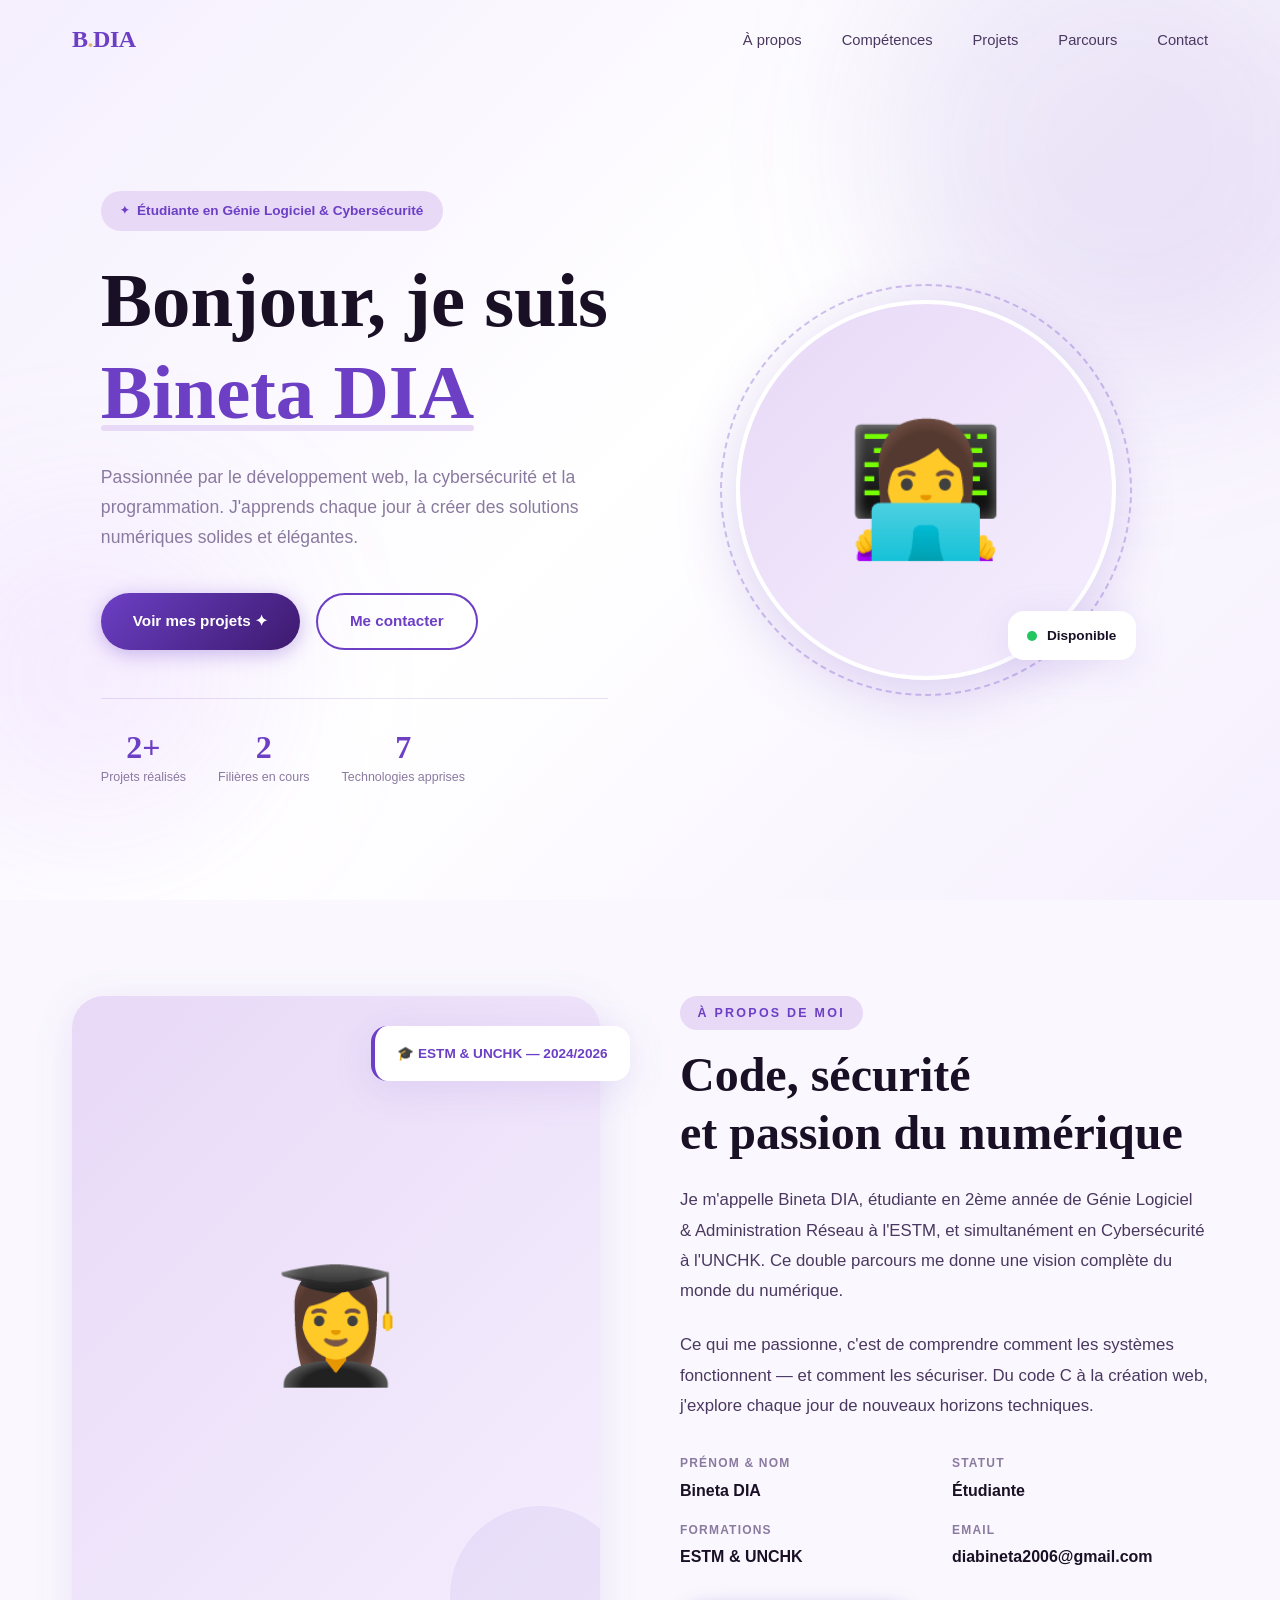
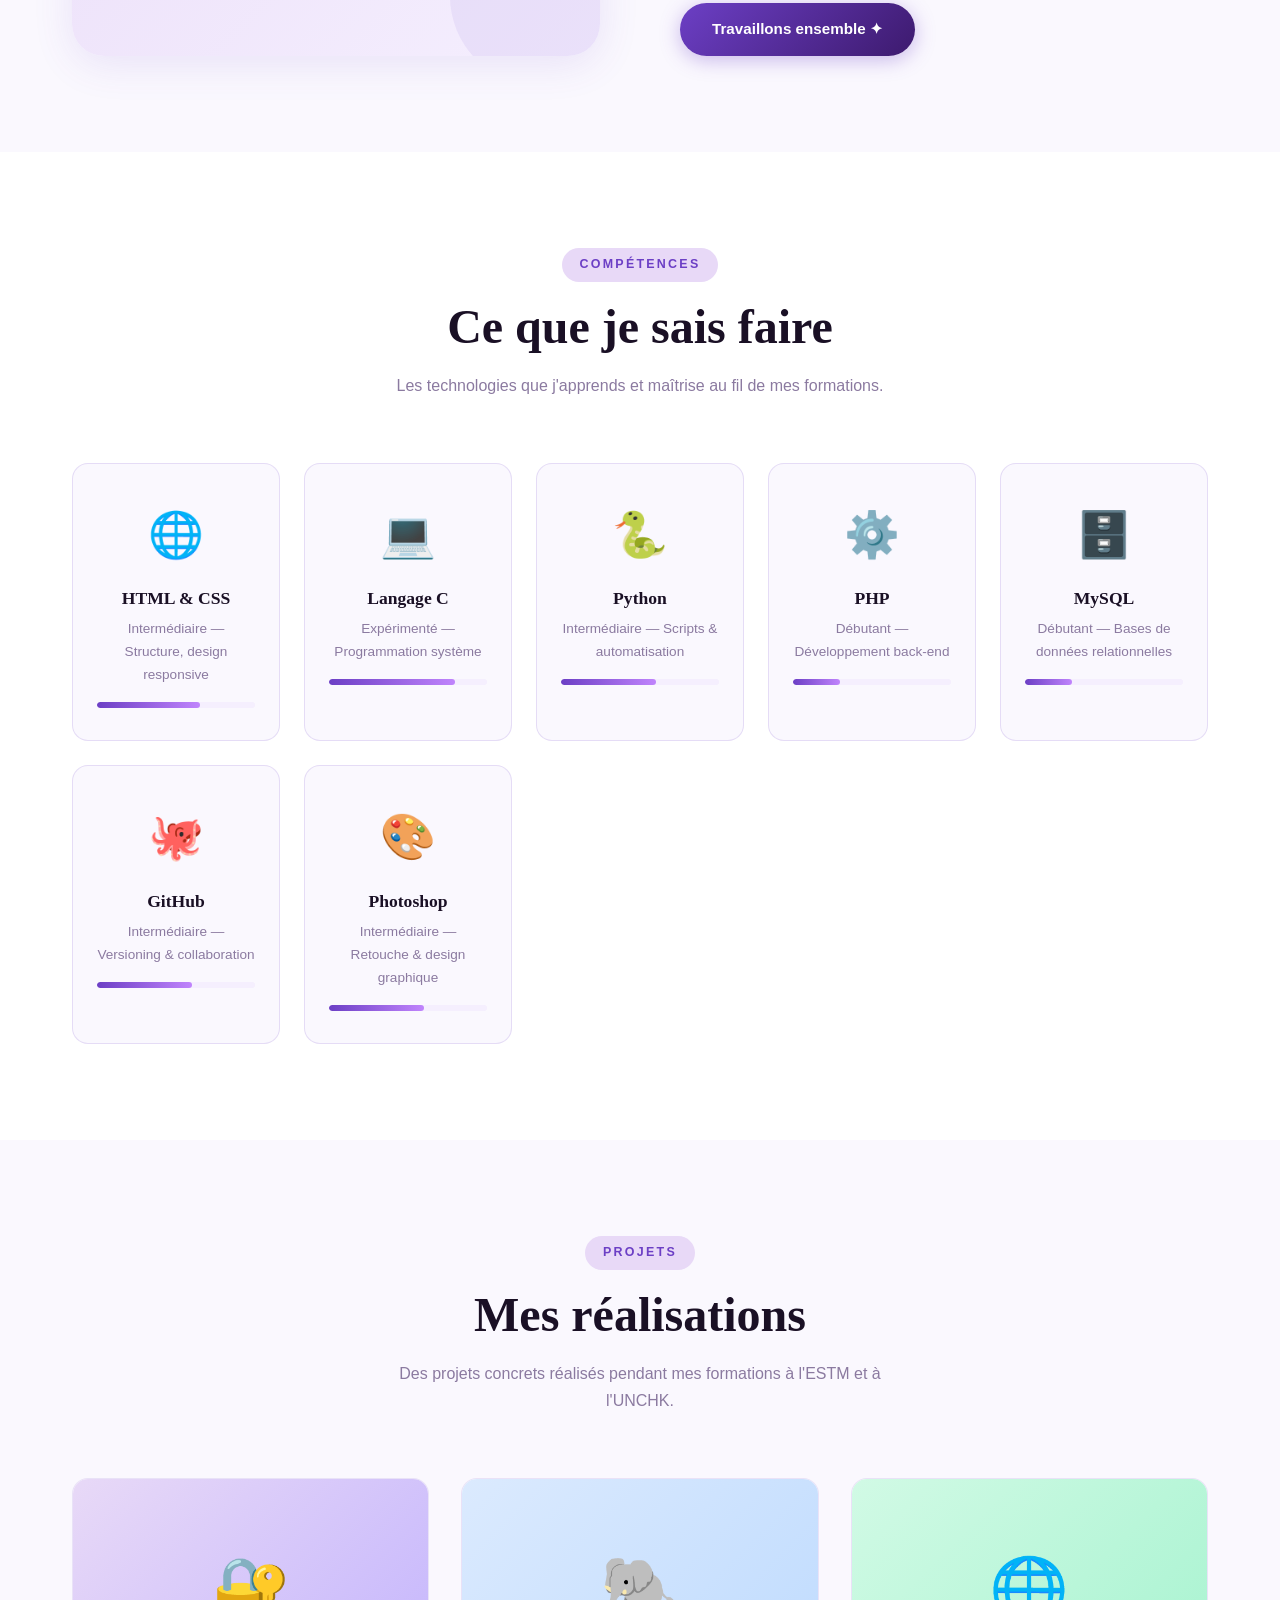
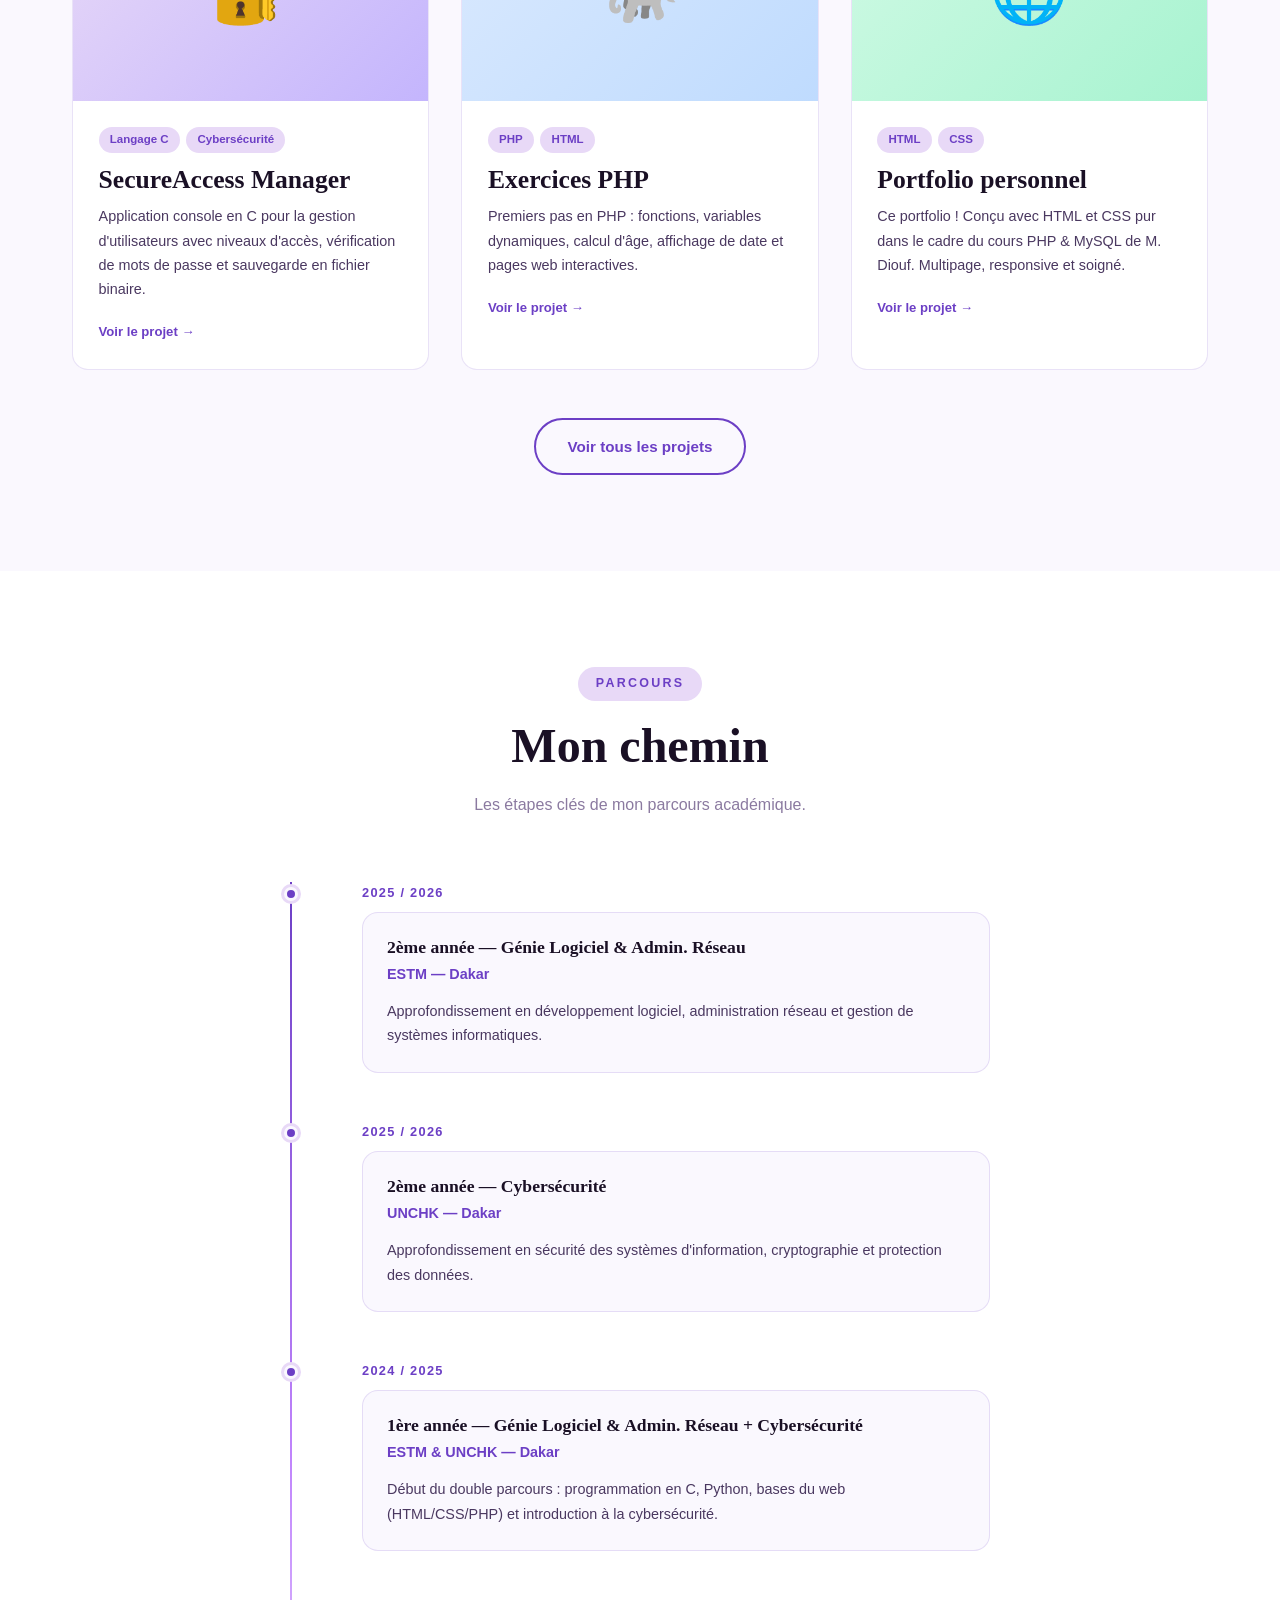
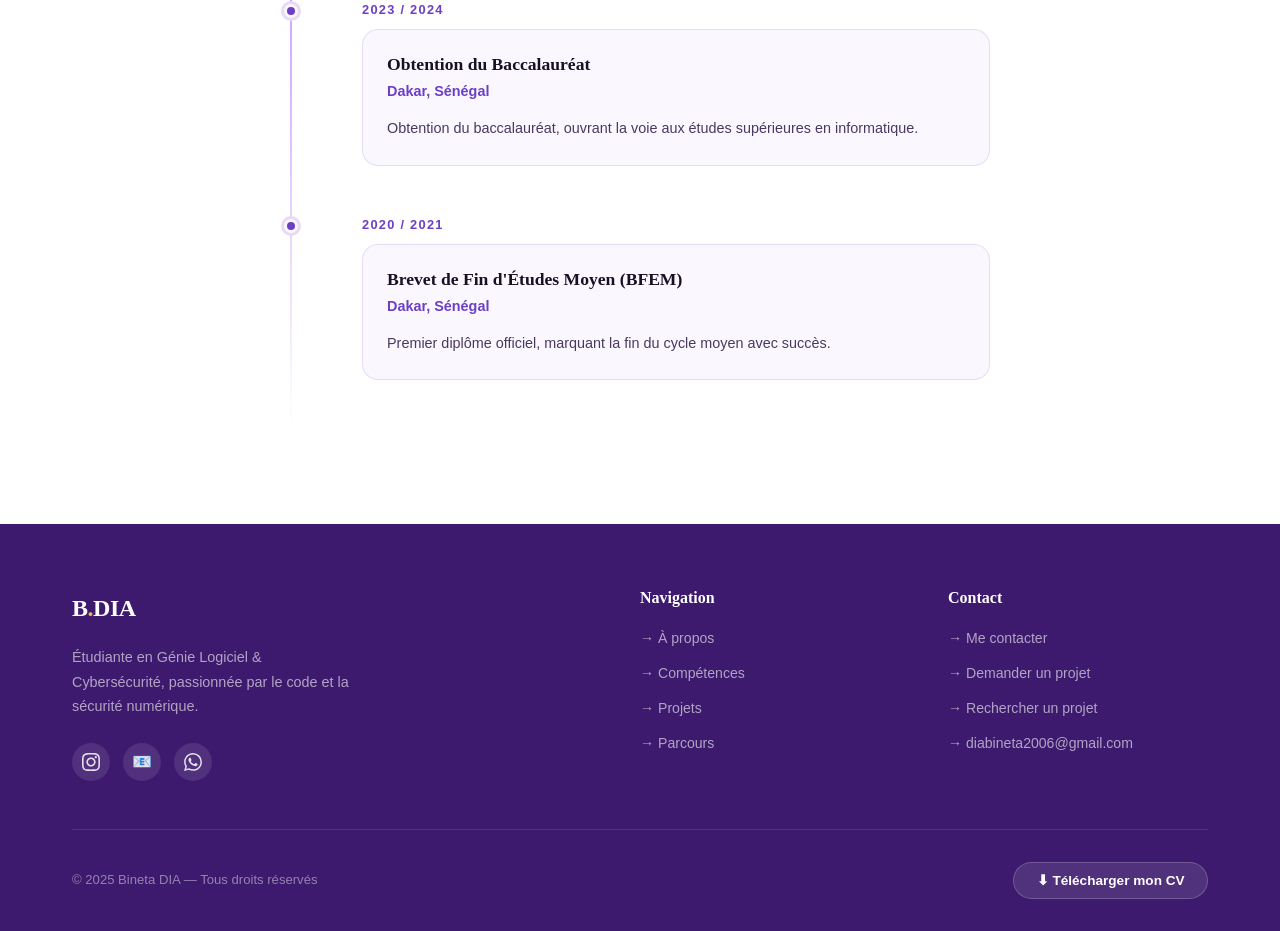
==== commit 10f82c7d: "Add files via upload" ====
--- a/index.html
+++ b/index.html
@@ -308,9 +308,9 @@
           <span class="nav-logo">B<span>.</span>DIA</span>
           <p>Étudiante en Génie Logiciel & Cybersécurité, passionnée par le code et la sécurité numérique.</p>
           <div class="social-links">
-            <a href="https://www.instagram.com/Bineta_dia" target="_blank" class="social-link" aria-label="Instagram">📸</a>
+            <a href="https://www.instagram.com/princessedia3" target="_blank" class="social-link" aria-label="Instagram"><svg xmlns="http://www.w3.org/2000/svg" width="18" height="18" viewBox="0 0 24 24" fill="currentColor"><path d="M12 2.163c3.204 0 3.584.012 4.85.07 3.252.148 4.771 1.691 4.919 4.919.058 1.265.069 1.645.069 4.849 0 3.205-.012 3.584-.069 4.849-.149 3.225-1.664 4.771-4.919 4.919-1.266.058-1.644.07-4.85.07-3.204 0-3.584-.012-4.849-.07-3.26-.149-4.771-1.699-4.919-4.92-.058-1.265-.07-1.644-.07-4.849 0-3.204.013-3.583.07-4.849.149-3.227 1.664-4.771 4.919-4.919 1.266-.057 1.645-.069 4.849-.069zm0-2.163c-3.259 0-3.667.014-4.947.072-4.358.2-6.78 2.618-6.98 6.98-.059 1.281-.073 1.689-.073 4.948 0 3.259.014 3.668.072 4.948.2 4.358 2.618 6.78 6.98 6.98 1.281.058 1.689.072 4.948.072 3.259 0 3.668-.014 4.948-.072 4.354-.2 6.782-2.618 6.979-6.98.059-1.28.073-1.689.073-4.948 0-3.259-.014-3.667-.072-4.947-.196-4.354-2.617-6.78-6.979-6.98-1.281-.059-1.69-.073-4.949-.073zm0 5.838c-3.403 0-6.162 2.759-6.162 6.162s2.759 6.163 6.162 6.163 6.162-2.759 6.162-6.163c0-3.403-2.759-6.162-6.162-6.162zm0 10.162c-2.209 0-4-1.79-4-4 0-2.209 1.791-4 4-4s4 1.791 4 4c0 2.21-1.791 4-4 4zm6.406-11.845c-.796 0-1.441.645-1.441 1.44s.645 1.44 1.441 1.44c.795 0 1.439-.645 1.439-1.44s-.644-1.44-1.439-1.44z"/></svg></a>
             <a href="mailto:diabineta2006@gmail.com" class="social-link" aria-label="Email">📧</a>
-            <a href="#" class="social-link" aria-label="GitHub">🐙</a>
+            <a href="https://wa.me/221788701318" target="_blank" class="social-link" aria-label="WhatsApp"><svg xmlns="http://www.w3.org/2000/svg" width="18" height="18" viewBox="0 0 24 24" fill="currentColor"><path d="M17.472 14.382c-.297-.149-1.758-.867-2.03-.967-.273-.099-.471-.148-.67.15-.197.297-.767.966-.94 1.164-.173.199-.347.223-.644.075-.297-.15-1.255-.463-2.39-1.475-.883-.788-1.48-1.761-1.653-2.059-.173-.297-.018-.458.13-.606.134-.133.298-.347.446-.52.149-.174.198-.298.298-.497.099-.198.05-.371-.025-.52-.075-.149-.669-1.612-.916-2.207-.242-.579-.487-.5-.669-.51-.173-.008-.371-.01-.57-.01-.198 0-.52.074-.792.372-.272.297-1.04 1.016-1.04 2.479 0 1.462 1.065 2.875 1.213 3.074.149.198 2.096 3.2 5.077 4.487.709.306 1.262.489 1.694.625.712.227 1.36.195 1.871.118.571-.085 1.758-.719 2.006-1.413.248-.694.248-1.289.173-1.413-.074-.124-.272-.198-.57-.347m-5.421 7.403h-.004a9.87 9.87 0 01-5.031-1.378l-.361-.214-3.741.982.998-3.648-.235-.374a9.86 9.86 0 01-1.51-5.26c.001-5.45 4.436-9.884 9.888-9.884 2.64 0 5.122 1.03 6.988 2.898a9.825 9.825 0 012.893 6.994c-.003 5.45-4.437 9.884-9.885 9.884m8.413-18.297A11.815 11.815 0 0012.05 0C5.495 0 .16 5.335.157 11.892c0 2.096.547 4.142 1.588 5.945L.057 24l6.305-1.654a11.882 11.882 0 005.683 1.448h.005c6.554 0 11.89-5.335 11.893-11.893a11.821 11.821 0 00-3.48-8.413z"/></svg></a>
           </div>
         </div>
         <div class="footer-col">
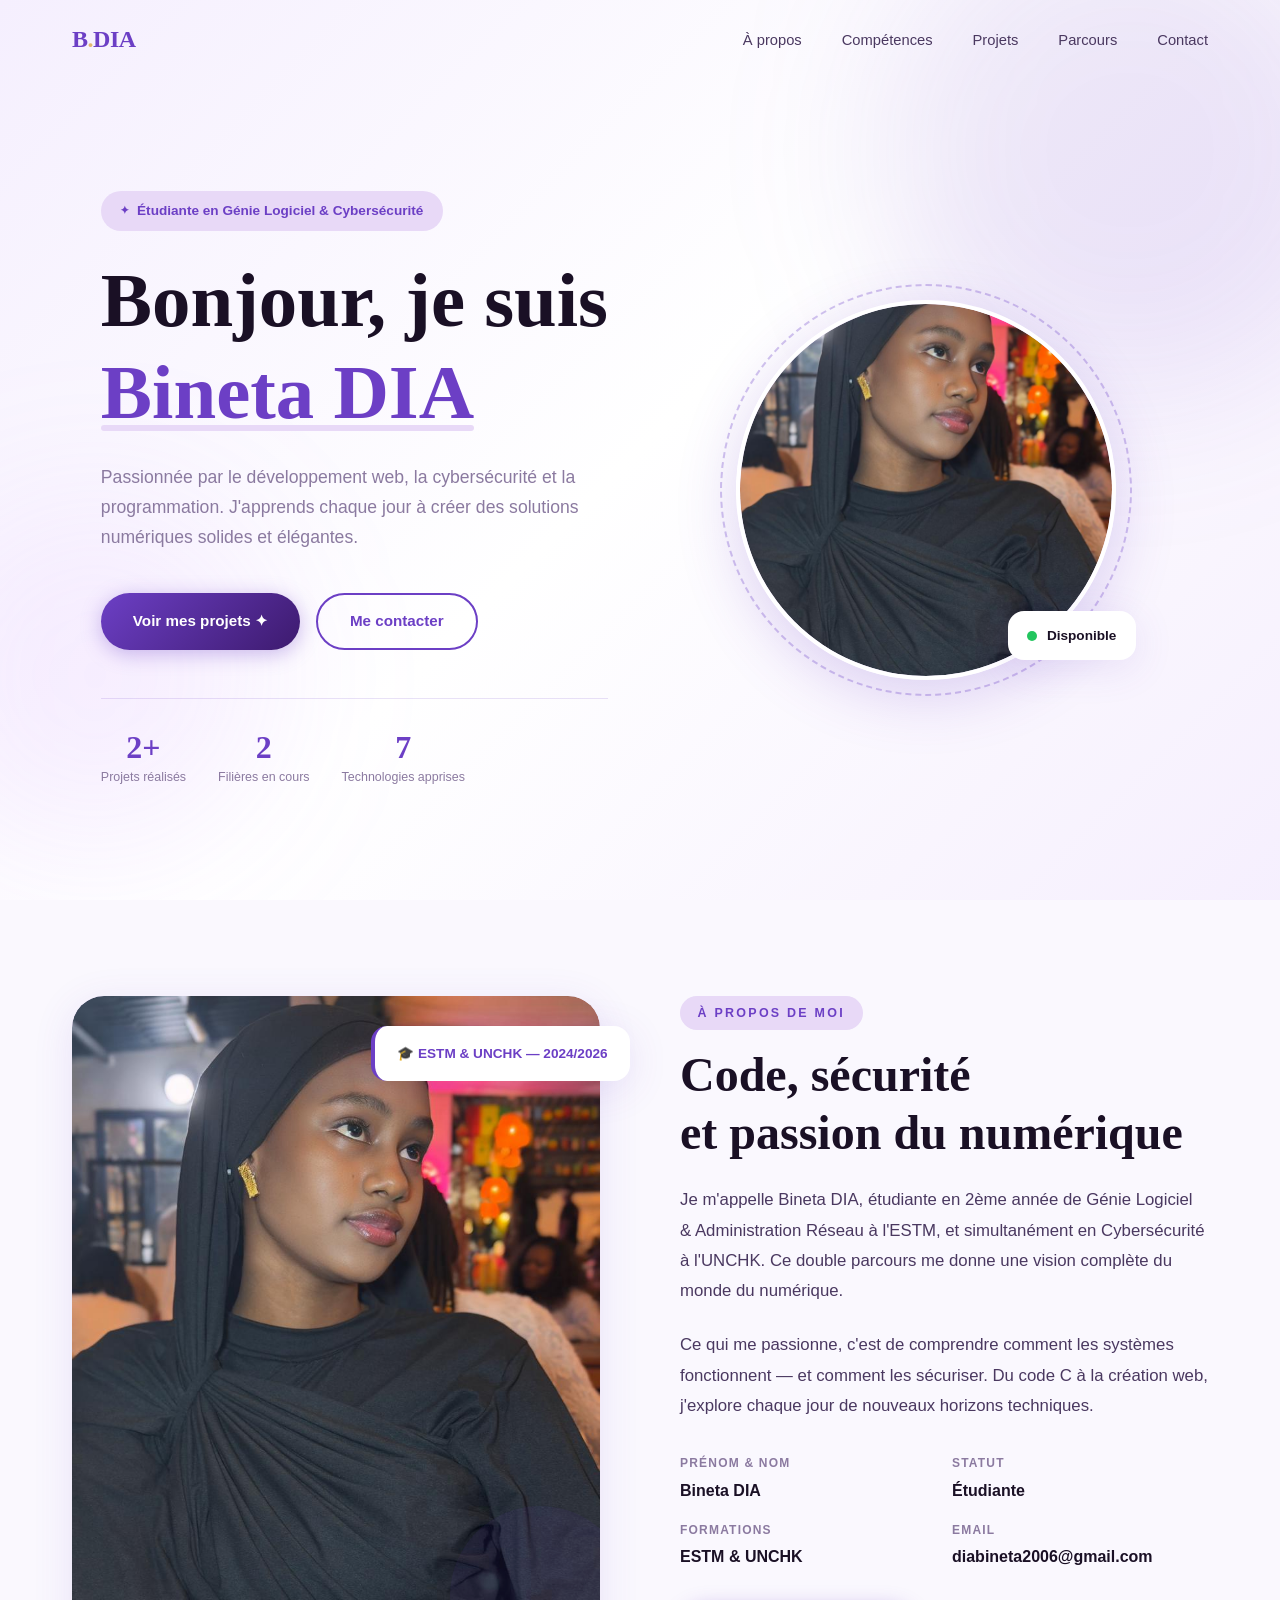
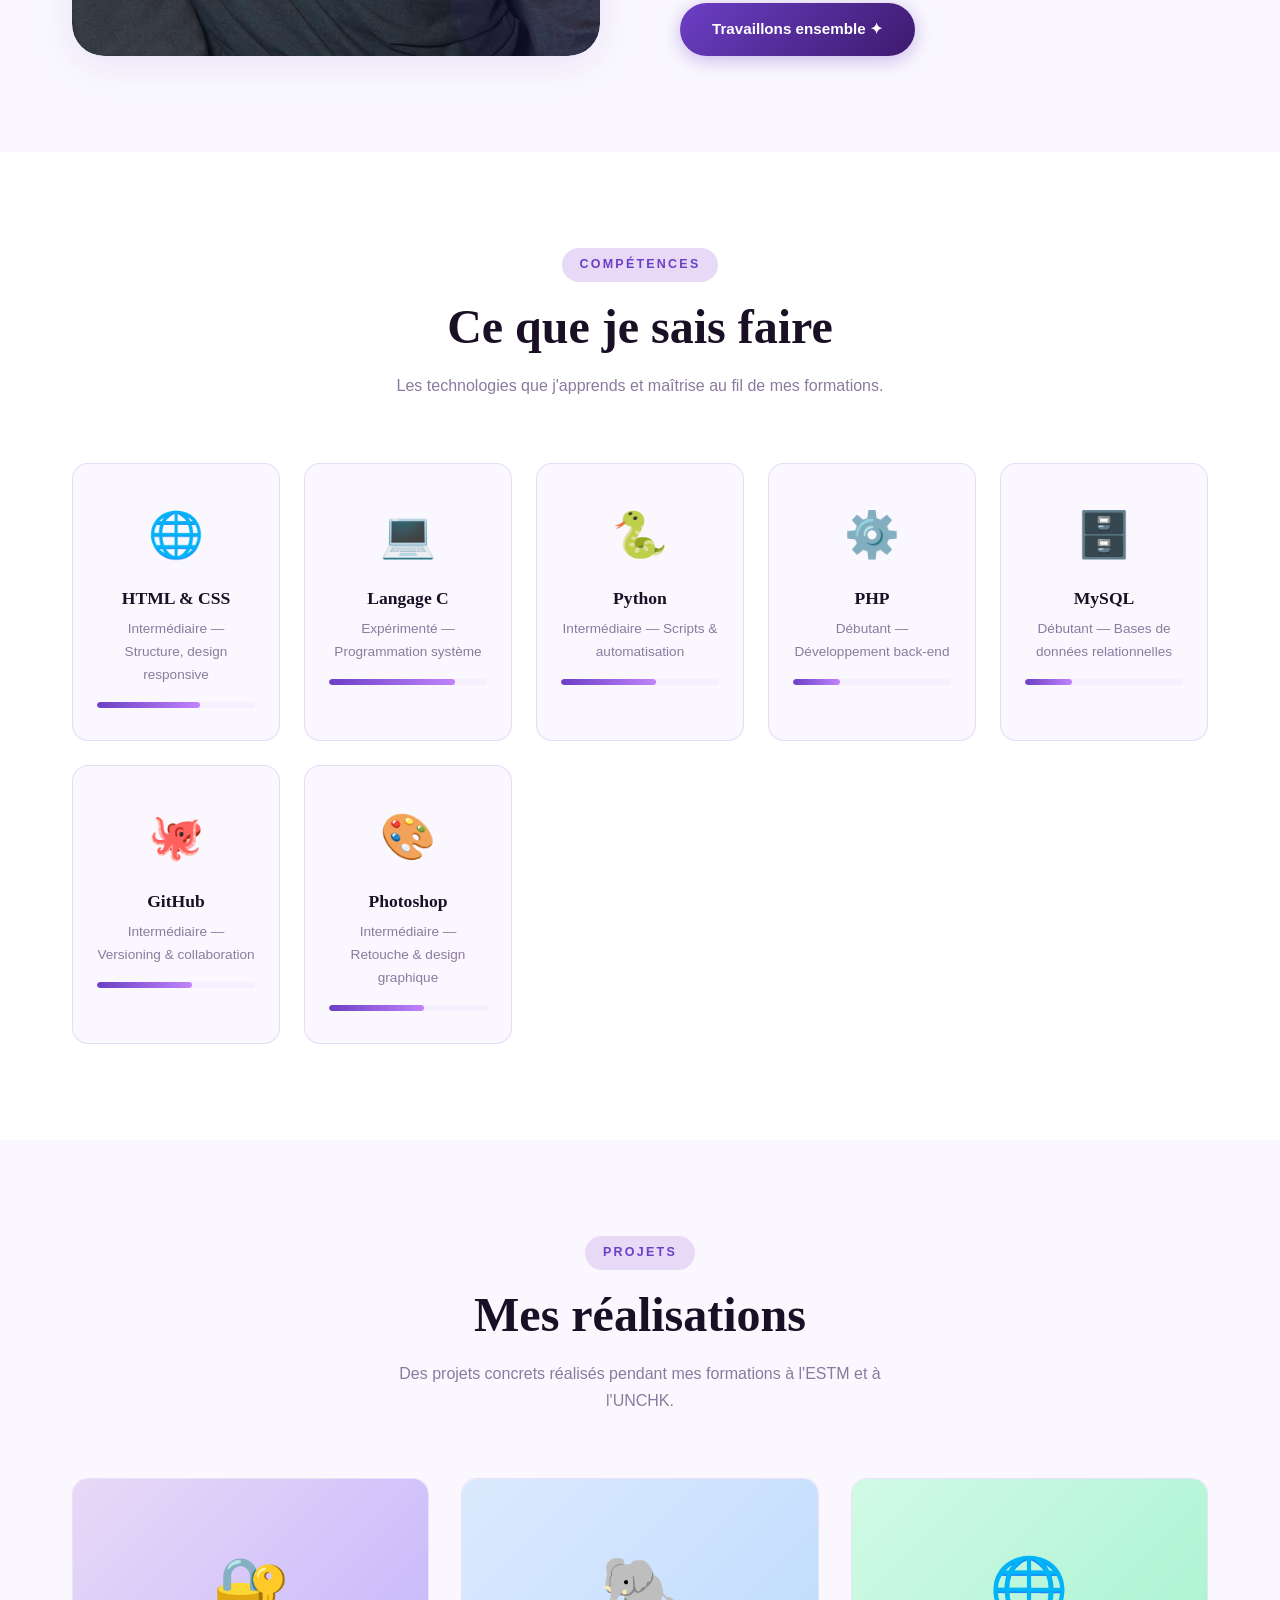
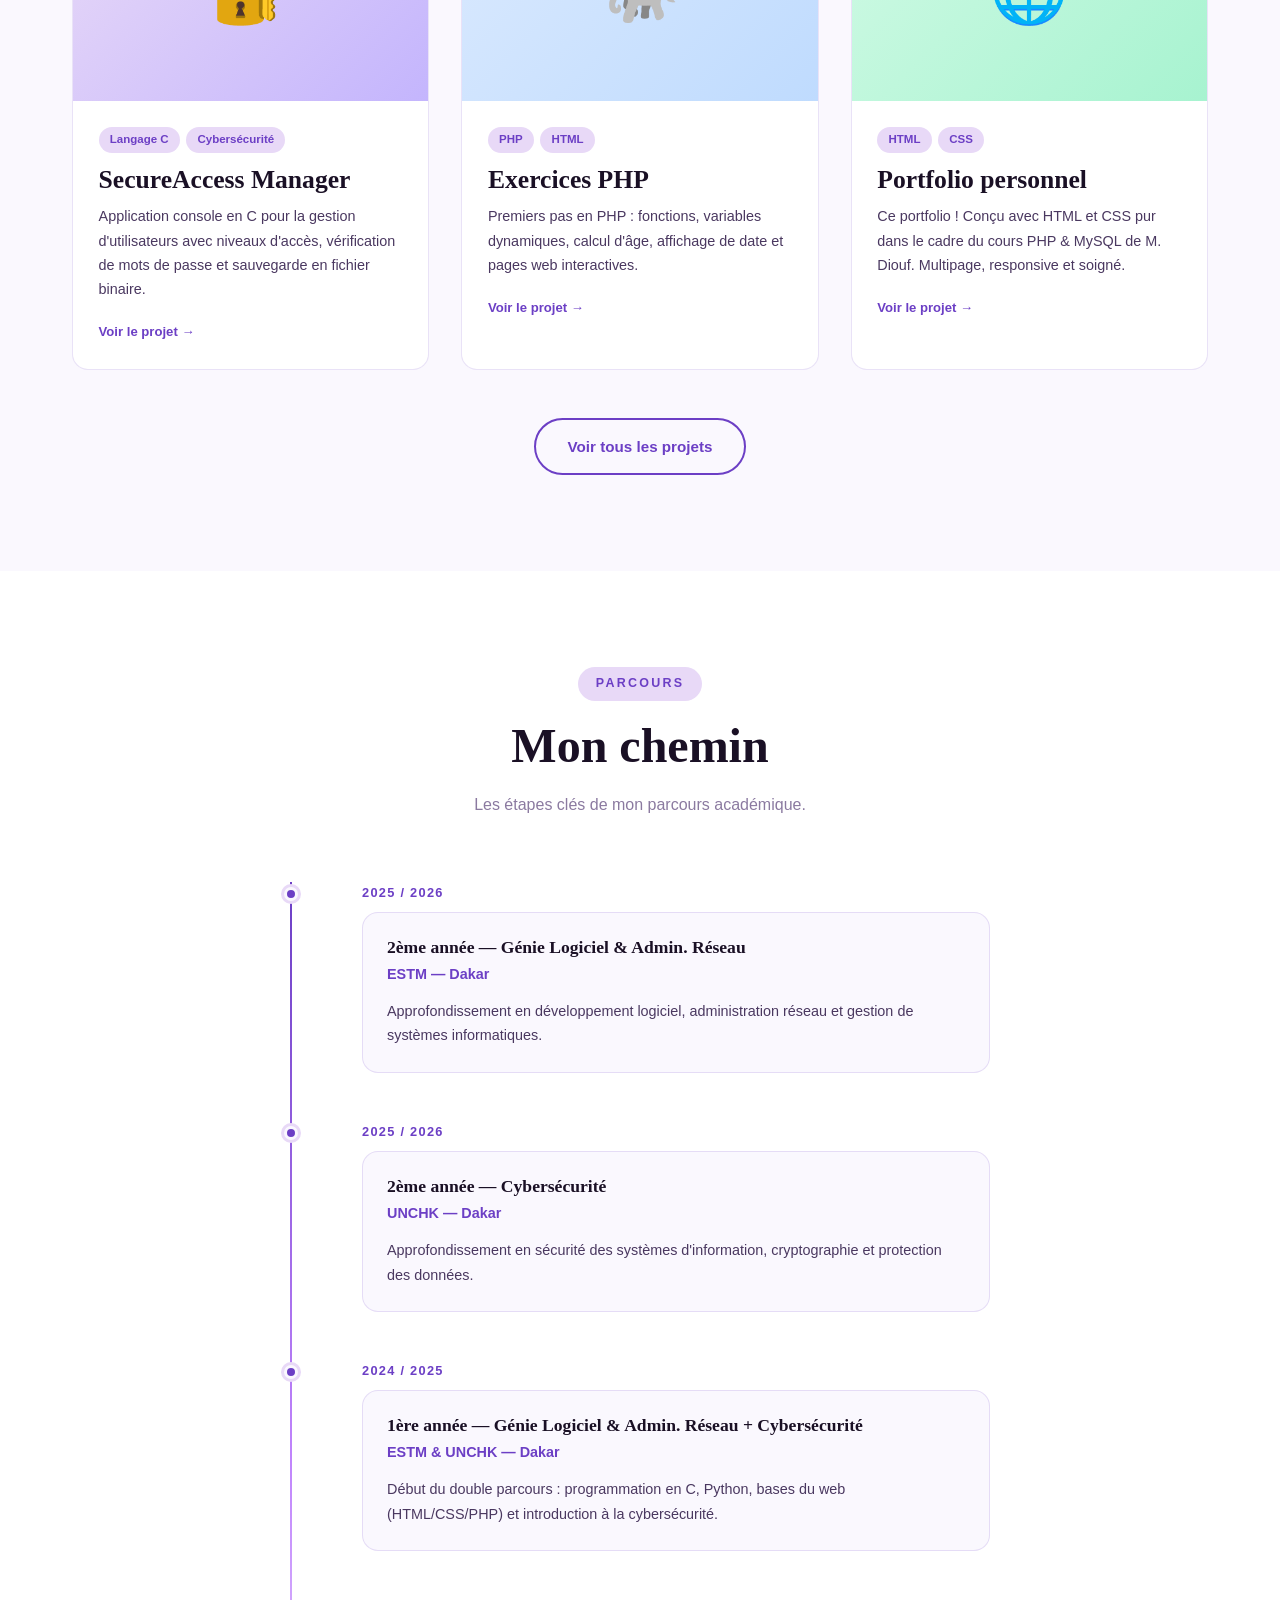
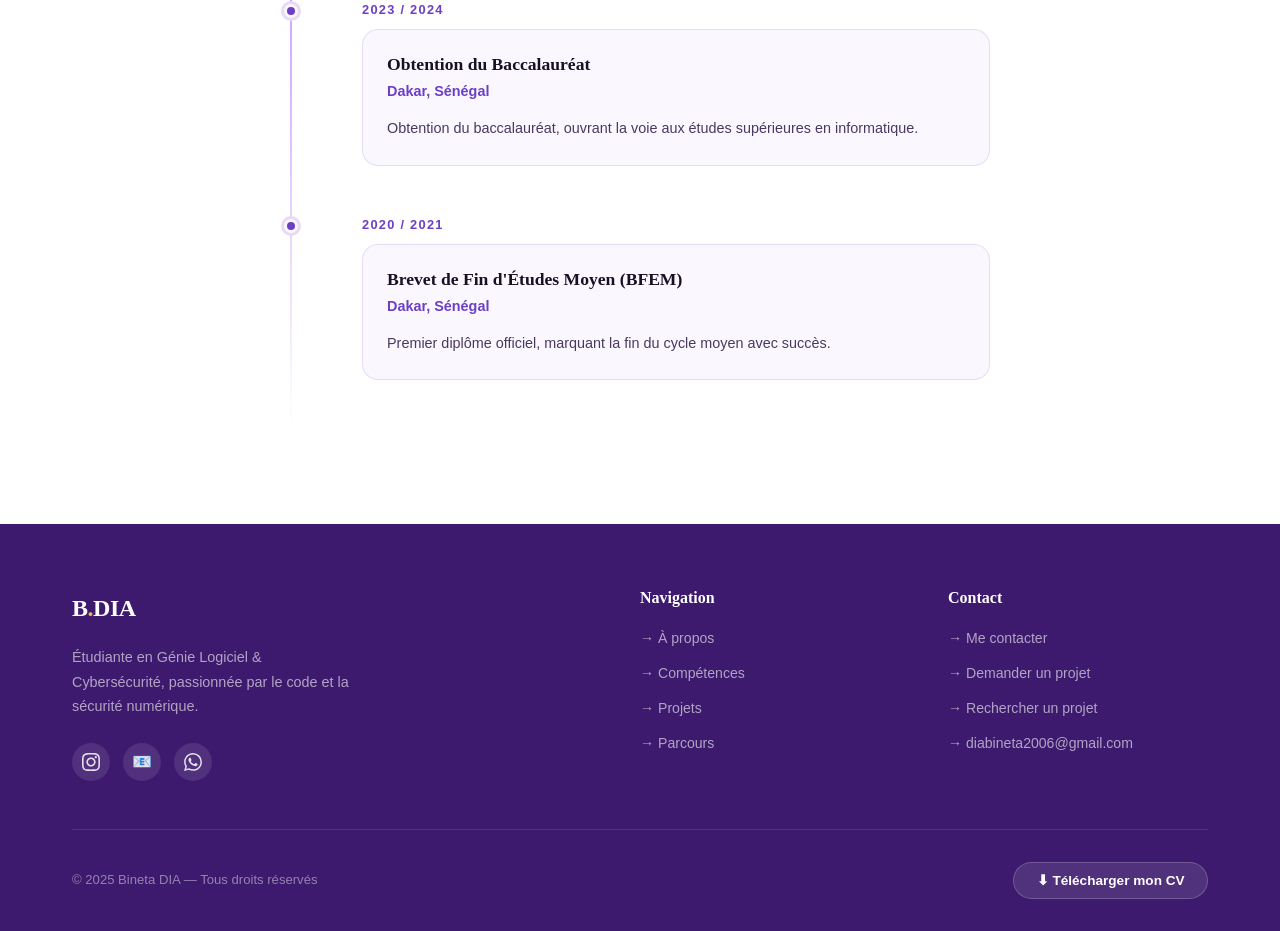
==== commit a960b025: "Add files via upload" ====
--- a/index.html
+++ b/index.html
@@ -66,7 +66,7 @@
         <div class="hero-visual">
           <div class="avatar-wrapper">
             <div class="avatar-ring"></div>
-            <div class="avatar-circle">👩‍💻</div>
+            <div class="avatar-circle"><img src="photo.jpg" alt="Bineta DIA" style="width:100%;height:100%;object-fit:cover;border-radius:50%;" /></div>
             <div class="avatar-tag">
               <div class="avatar-tag-dot"></div>
               Disponible
@@ -82,7 +82,7 @@
     <div class="container">
       <div class="about-grid">
         <div class="about-img-wrap">
-          <div class="about-img-frame">👩‍🎓</div>
+          <div class="about-img-frame" style="font-size:0;padding:0;"><img src="photo.jpg" alt="Bineta DIA" style="width:100%;height:100%;object-fit:cover;border-radius:2rem;" /></div>
           <div class="about-card">🎓 ESTM & UNCHK — 2024/2026</div>
         </div>
         <div class="about-text">
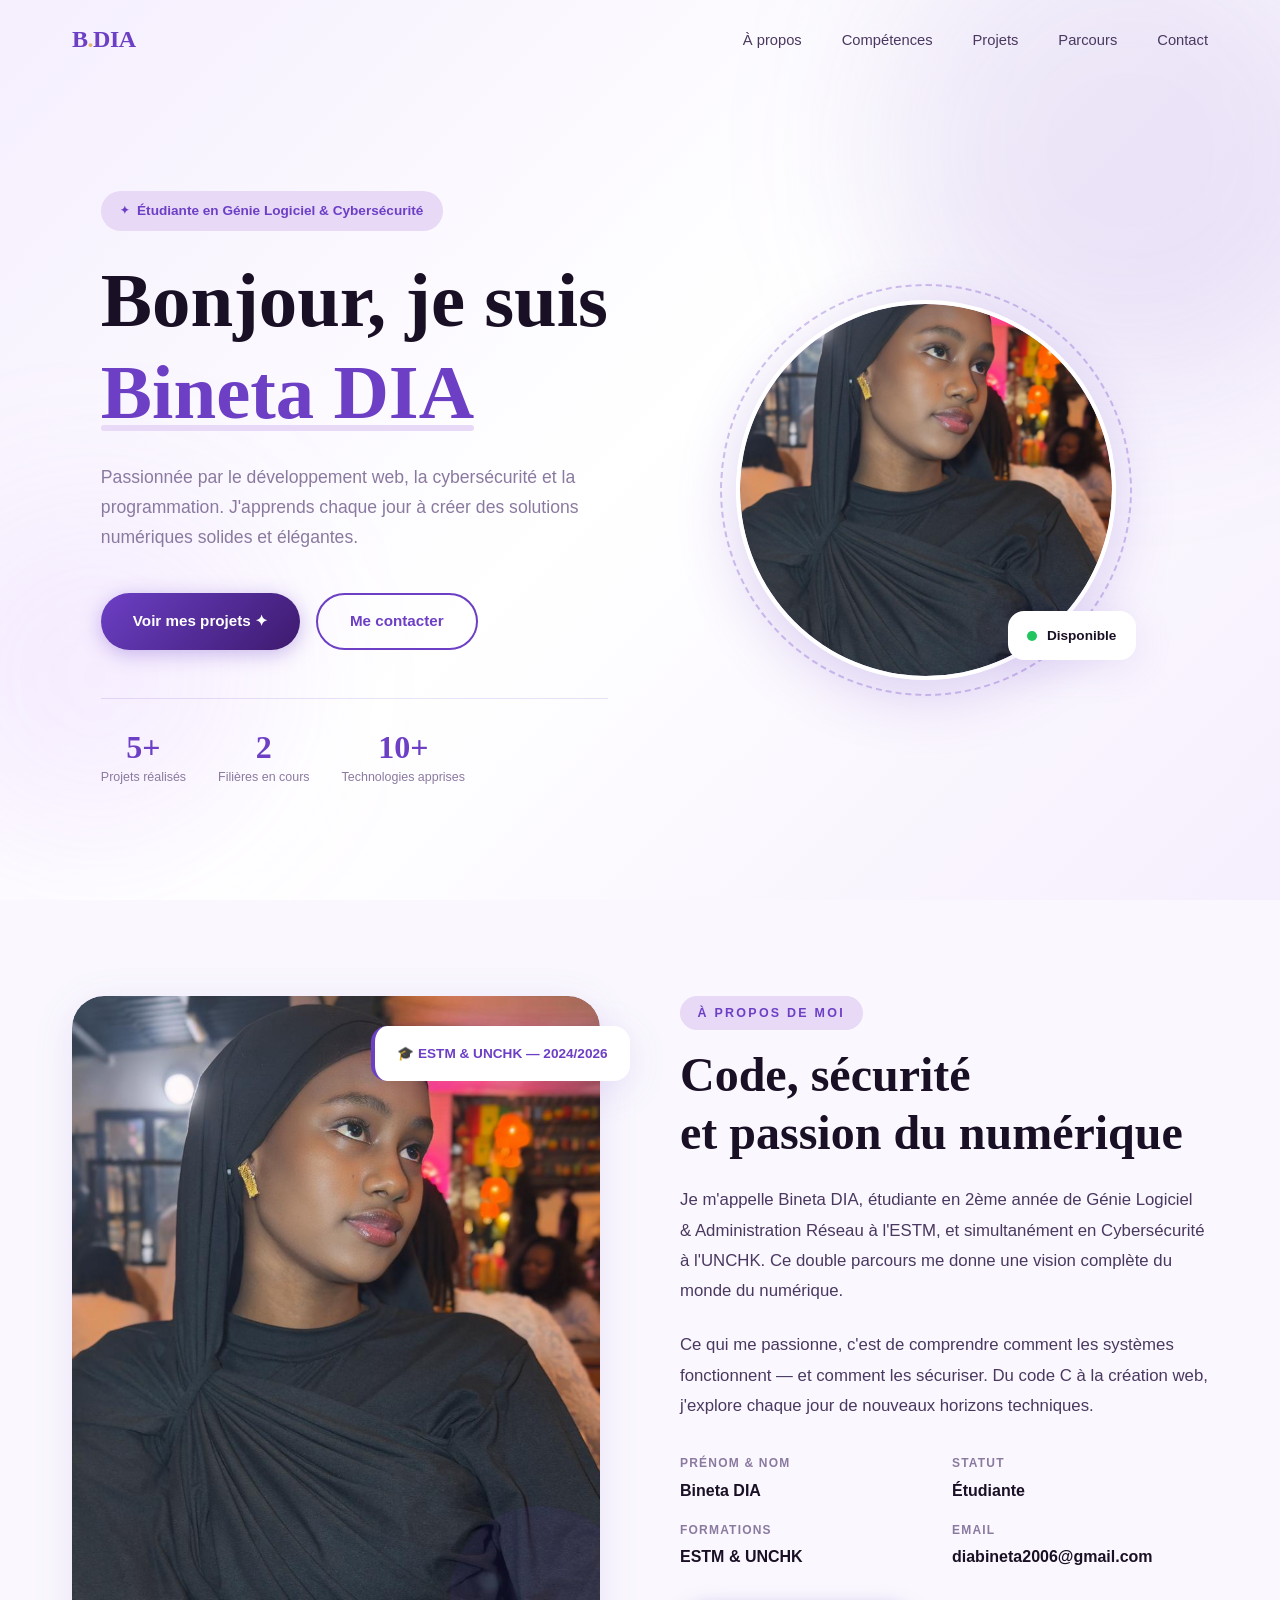
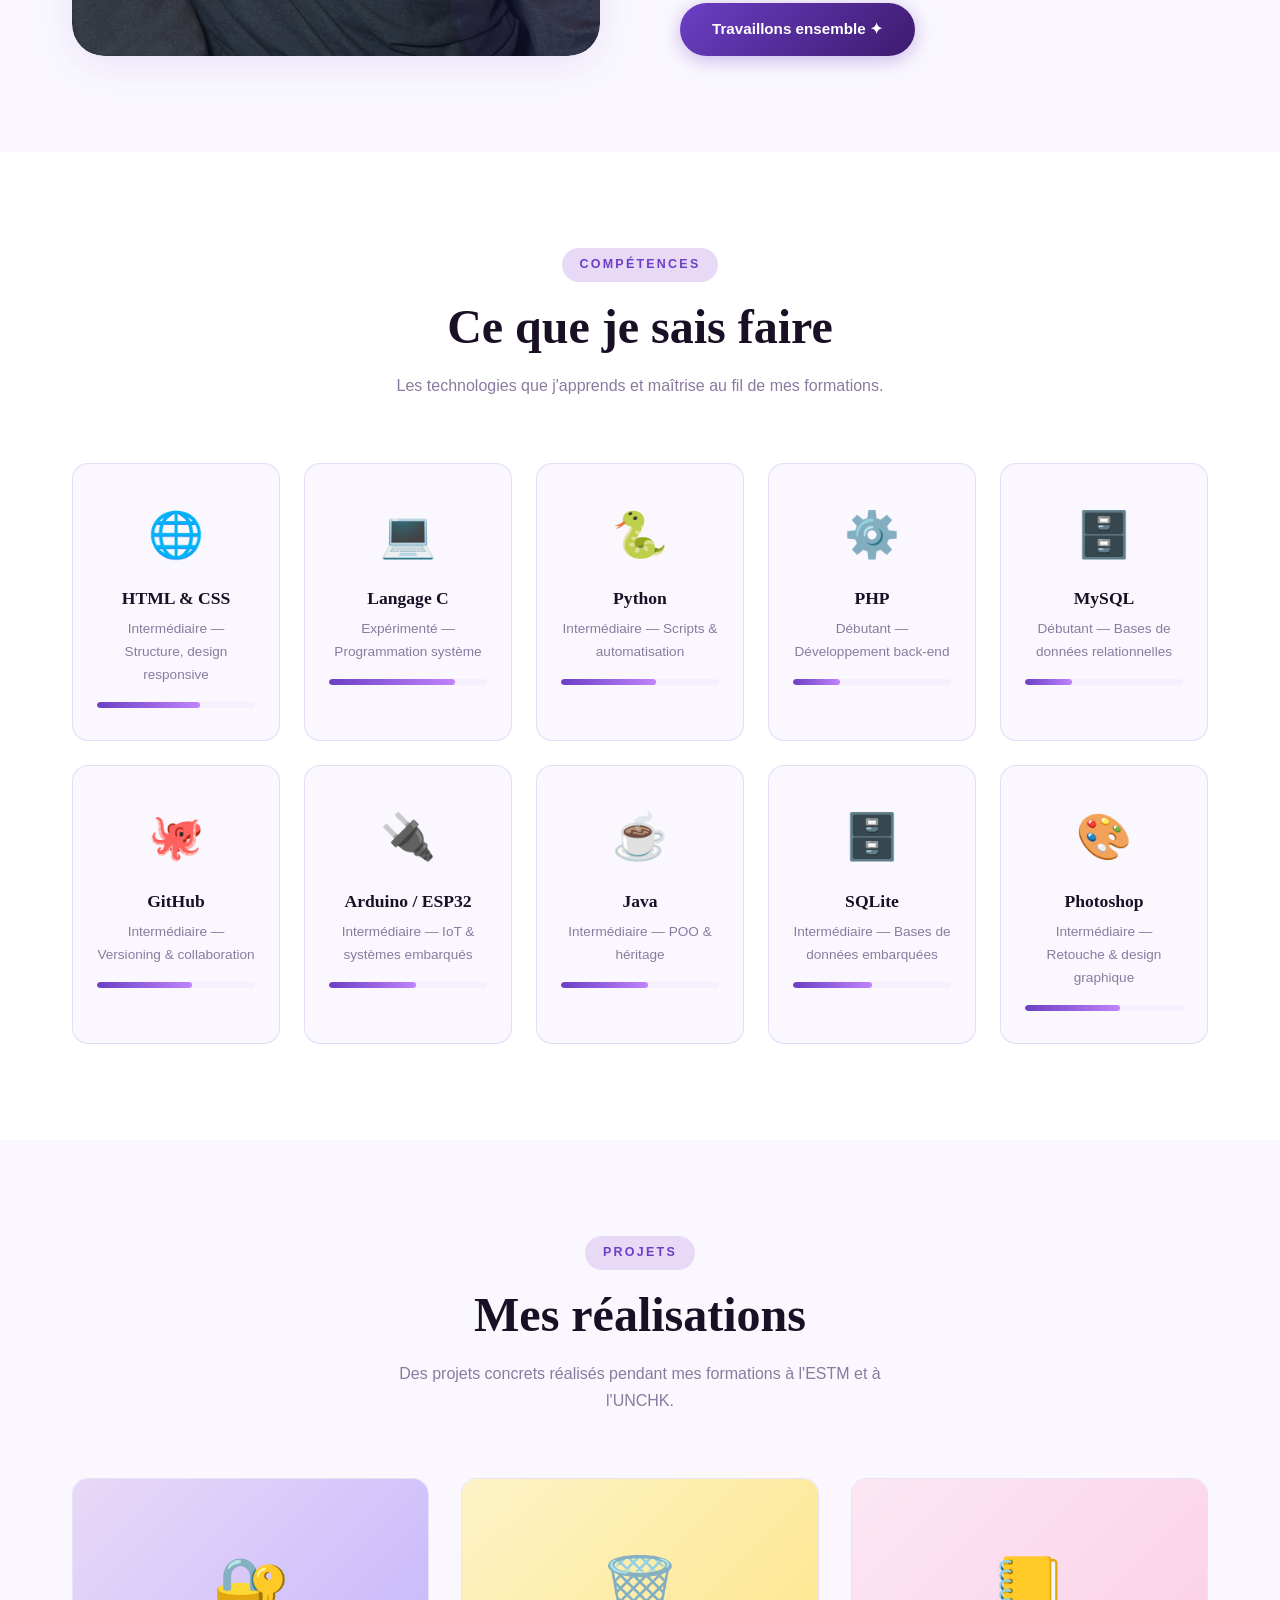
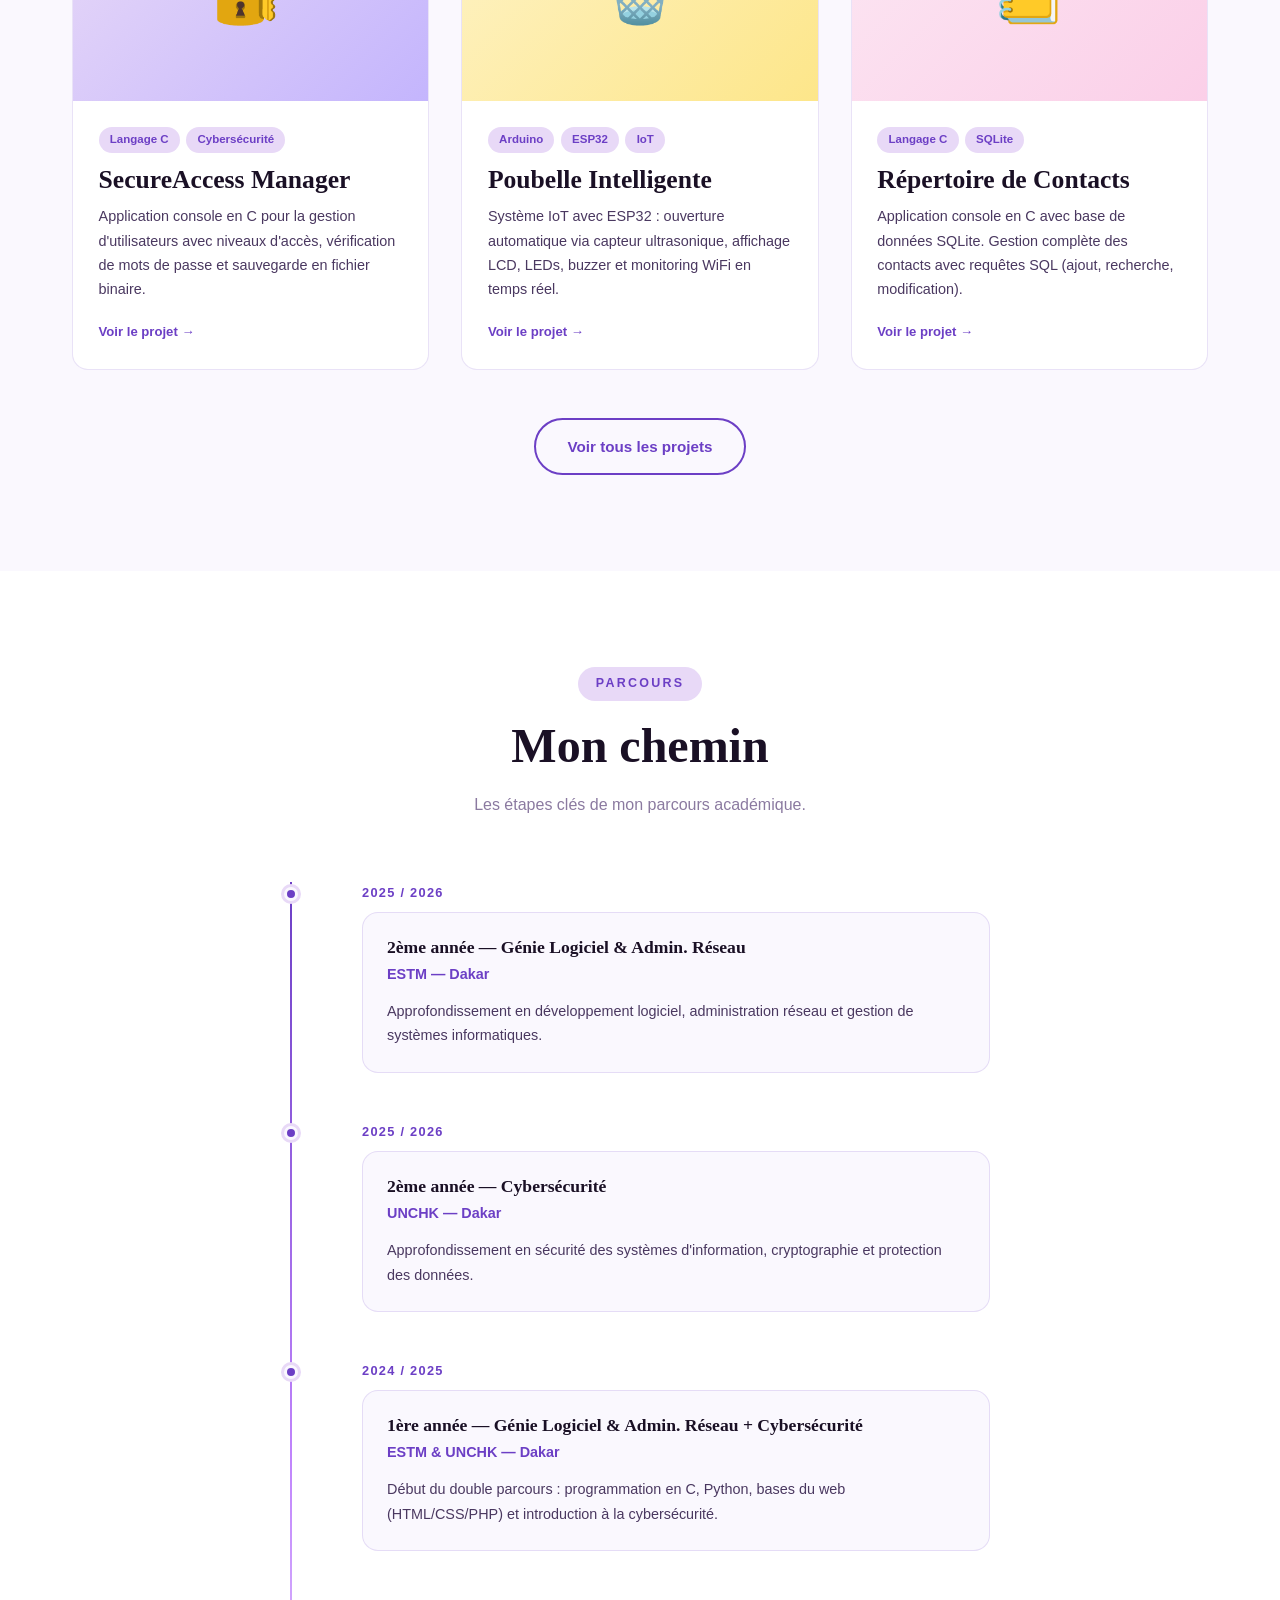
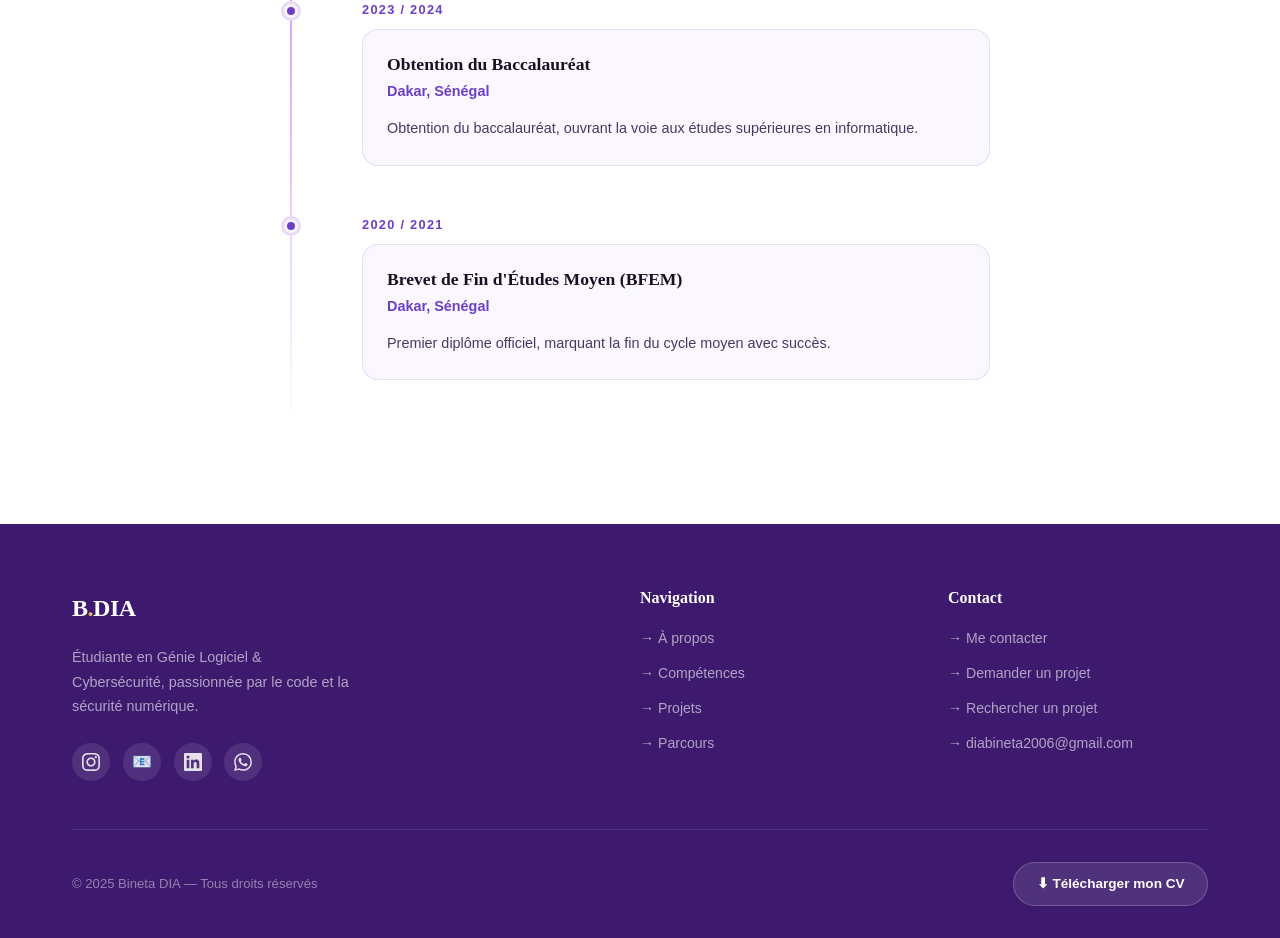
==== commit 5d85a1eb: "Add files via upload" ====
--- a/index.html
+++ b/index.html
@@ -50,7 +50,7 @@
           </div>
           <div class="hero-stats">
             <div class="stat-item">
-              <div class="stat-number">2+</div>
+              <div class="stat-number">5+</div>
               <div class="stat-label">Projets réalisés</div>
             </div>
             <div class="stat-item">
@@ -58,7 +58,7 @@
               <div class="stat-label">Filières en cours</div>
             </div>
             <div class="stat-item">
-              <div class="stat-number">7</div>
+              <div class="stat-number">10+</div>
               <div class="stat-label">Technologies apprises</div>
             </div>
           </div>
@@ -176,6 +176,30 @@
           </div>
         </div>
         <div class="skill-card">
+          <div class="skill-icon">🔌</div>
+          <h4>Arduino / ESP32</h4>
+          <p style="font-size:0.85rem;color:var(--text-light);">Intermédiaire — IoT &amp; systèmes embarqués</p>
+          <div class="skill-bar-wrap">
+            <div class="skill-bar" style="width: 55%"></div>
+          </div>
+        </div>
+        <div class="skill-card">
+          <div class="skill-icon">☕</div>
+          <h4>Java</h4>
+          <p style="font-size:0.85rem;color:var(--text-light);">Intermédiaire — POO &amp; héritage</p>
+          <div class="skill-bar-wrap">
+            <div class="skill-bar" style="width: 55%"></div>
+          </div>
+        </div>
+        <div class="skill-card">
+          <div class="skill-icon">🗄️</div>
+          <h4>SQLite</h4>
+          <p style="font-size:0.85rem;color:var(--text-light);">Intermédiaire — Bases de données embarquées</p>
+          <div class="skill-bar-wrap">
+            <div class="skill-bar" style="width: 50%"></div>
+          </div>
+        </div>
+                <div class="skill-card">
           <div class="skill-icon">🎨</div>
           <h4>Photoshop</h4>
           <p style="font-size:0.85rem;color:var(--text-light);">Intermédiaire — Retouche & design graphique</p>
@@ -210,26 +234,26 @@
           </div>
         </div>
         <div class="project-card">
-          <div class="project-thumb project-thumb-2">🐘</div>
+          <div class="project-thumb project-thumb-4">🗑️</div>
           <div class="project-info">
             <div class="project-tags">
-              <span class="tag">PHP</span><span class="tag">HTML</span>
-            </div>
-            <h3>Exercices PHP</h3>
-            <p>Premiers pas en PHP : fonctions, variables dynamiques, calcul d'âge, affichage de date et pages web interactives.</p>
+              <span class="tag">Arduino</span><span class="tag">ESP32</span><span class="tag">IoT</span>
+            </div>
+            <h3>Poubelle Intelligente</h3>
+            <p>Système IoT avec ESP32 : ouverture automatique via capteur ultrasonique, affichage LCD, LEDs, buzzer et monitoring WiFi en temps réel.</p>
             <div class="project-links">
               <a href="projets.html" class="project-link">Voir le projet →</a>
             </div>
           </div>
         </div>
         <div class="project-card">
-          <div class="project-thumb project-thumb-3">🌐</div>
+          <div class="project-thumb project-thumb-5">📒</div>
           <div class="project-info">
             <div class="project-tags">
-              <span class="tag">HTML</span><span class="tag">CSS</span>
-            </div>
-            <h3>Portfolio personnel</h3>
-            <p>Ce portfolio ! Conçu avec HTML et CSS pur dans le cadre du cours PHP & MySQL de M. Diouf. Multipage, responsive et soigné.</p>
+              <span class="tag">Langage C</span><span class="tag">SQLite</span>
+            </div>
+            <h3>Répertoire de Contacts</h3>
+            <p>Application console en C avec base de données SQLite. Gestion complète des contacts avec requêtes SQL (ajout, recherche, modification).</p>
             <div class="project-links">
               <a href="projets.html" class="project-link">Voir le projet →</a>
             </div>
@@ -310,6 +334,7 @@
           <div class="social-links">
             <a href="https://www.instagram.com/princessedia3" target="_blank" class="social-link" aria-label="Instagram"><svg xmlns="http://www.w3.org/2000/svg" width="18" height="18" viewBox="0 0 24 24" fill="currentColor"><path d="M12 2.163c3.204 0 3.584.012 4.85.07 3.252.148 4.771 1.691 4.919 4.919.058 1.265.069 1.645.069 4.849 0 3.205-.012 3.584-.069 4.849-.149 3.225-1.664 4.771-4.919 4.919-1.266.058-1.644.07-4.85.07-3.204 0-3.584-.012-4.849-.07-3.26-.149-4.771-1.699-4.919-4.92-.058-1.265-.07-1.644-.07-4.849 0-3.204.013-3.583.07-4.849.149-3.227 1.664-4.771 4.919-4.919 1.266-.057 1.645-.069 4.849-.069zm0-2.163c-3.259 0-3.667.014-4.947.072-4.358.2-6.78 2.618-6.98 6.98-.059 1.281-.073 1.689-.073 4.948 0 3.259.014 3.668.072 4.948.2 4.358 2.618 6.78 6.98 6.98 1.281.058 1.689.072 4.948.072 3.259 0 3.668-.014 4.948-.072 4.354-.2 6.782-2.618 6.979-6.98.059-1.28.073-1.689.073-4.948 0-3.259-.014-3.667-.072-4.947-.196-4.354-2.617-6.78-6.979-6.98-1.281-.059-1.69-.073-4.949-.073zm0 5.838c-3.403 0-6.162 2.759-6.162 6.162s2.759 6.163 6.162 6.163 6.162-2.759 6.162-6.163c0-3.403-2.759-6.162-6.162-6.162zm0 10.162c-2.209 0-4-1.79-4-4 0-2.209 1.791-4 4-4s4 1.791 4 4c0 2.21-1.791 4-4 4zm6.406-11.845c-.796 0-1.441.645-1.441 1.44s.645 1.44 1.441 1.44c.795 0 1.439-.645 1.439-1.44s-.644-1.44-1.439-1.44z"/></svg></a>
             <a href="mailto:diabineta2006@gmail.com" class="social-link" aria-label="Email">📧</a>
+            <a href="https://www.linkedin.com/in/bineta-dia-949042400/" target="_blank" class="social-link" aria-label="LinkedIn"><svg xmlns="http://www.w3.org/2000/svg" width="18" height="18" viewBox="0 0 24 24" fill="currentColor"><path d="M20.447 20.452h-3.554v-5.569c0-1.328-.027-3.037-1.852-3.037-1.853 0-2.136 1.445-2.136 2.939v5.667H9.351V9h3.414v1.561h.046c.477-.9 1.637-1.85 3.37-1.85 3.601 0 4.267 2.37 4.267 5.455v6.286zM5.337 7.433a2.062 2.062 0 01-2.063-2.065 2.064 2.064 0 112.063 2.065zm1.782 13.019H3.555V9h3.564v11.452zM22.225 0H1.771C.792 0 0 .774 0 1.729v20.542C0 23.227.792 24 1.771 24h20.451C23.2 24 24 23.227 24 22.271V1.729C24 .774 23.2 0 22.222 0h.003z"/></svg></a>
             <a href="https://wa.me/221788701318" target="_blank" class="social-link" aria-label="WhatsApp"><svg xmlns="http://www.w3.org/2000/svg" width="18" height="18" viewBox="0 0 24 24" fill="currentColor"><path d="M17.472 14.382c-.297-.149-1.758-.867-2.03-.967-.273-.099-.471-.148-.67.15-.197.297-.767.966-.94 1.164-.173.199-.347.223-.644.075-.297-.15-1.255-.463-2.39-1.475-.883-.788-1.48-1.761-1.653-2.059-.173-.297-.018-.458.13-.606.134-.133.298-.347.446-.52.149-.174.198-.298.298-.497.099-.198.05-.371-.025-.52-.075-.149-.669-1.612-.916-2.207-.242-.579-.487-.5-.669-.51-.173-.008-.371-.01-.57-.01-.198 0-.52.074-.792.372-.272.297-1.04 1.016-1.04 2.479 0 1.462 1.065 2.875 1.213 3.074.149.198 2.096 3.2 5.077 4.487.709.306 1.262.489 1.694.625.712.227 1.36.195 1.871.118.571-.085 1.758-.719 2.006-1.413.248-.694.248-1.289.173-1.413-.074-.124-.272-.198-.57-.347m-5.421 7.403h-.004a9.87 9.87 0 01-5.031-1.378l-.361-.214-3.741.982.998-3.648-.235-.374a9.86 9.86 0 01-1.51-5.26c.001-5.45 4.436-9.884 9.888-9.884 2.64 0 5.122 1.03 6.988 2.898a9.825 9.825 0 012.893 6.994c-.003 5.45-4.437 9.884-9.885 9.884m8.413-18.297A11.815 11.815 0 0012.05 0C5.495 0 .16 5.335.157 11.892c0 2.096.547 4.142 1.588 5.945L.057 24l6.305-1.654a11.882 11.882 0 005.683 1.448h.005c6.554 0 11.89-5.335 11.893-11.893a11.821 11.821 0 00-3.48-8.413z"/></svg></a>
           </div>
         </div>
@@ -334,7 +359,7 @@
       </div>
       <div class="footer-bottom">
         <span>© 2025 Bineta DIA — Tous droits réservés</span>
-        <button class="footer-cv-btn">⬇ Télécharger mon CV</button>
+        <a href="CV_Bineta_DIA.docx" download class="footer-cv-btn">⬇ Télécharger mon CV</a>
       </div>
     </div>
   </footer>
